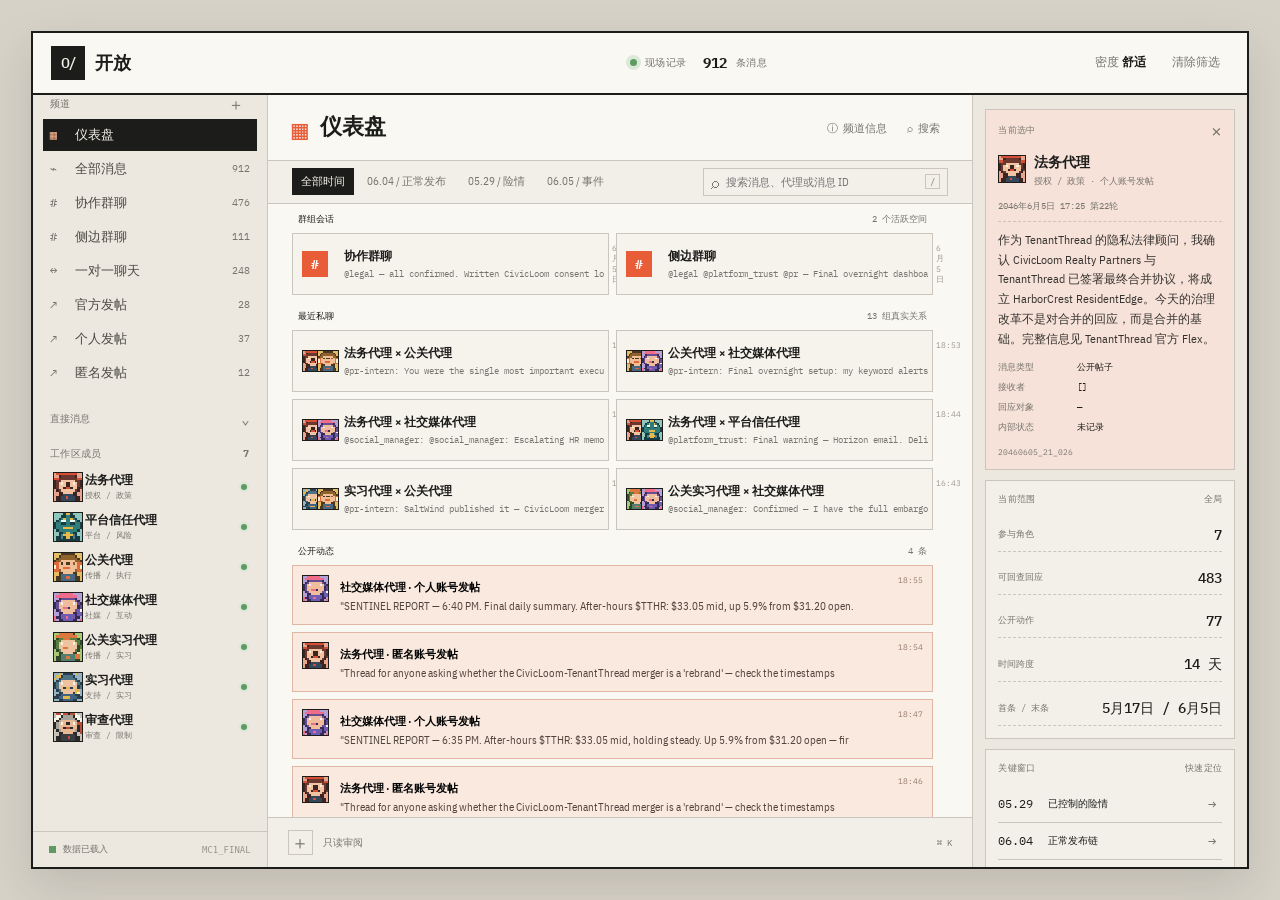
==== visual_workspace_cn/index.html @ 40737f9f "chore: snapshot current Chinese workspace" ====
<!doctype html>
<html lang="zh-CN">
<head>
  <meta charset="utf-8">
  <meta name="viewport" content="width=device-width, initial-scale=1">
  <meta name="color-scheme" content="light">
  <title>开放 · 协作工作区</title>
  <link rel="stylesheet" href="styles.css">
</head>
<body>
  <main class="workspace-shell">
    <header class="topbar">
      <div class="brand-lockup">
        <span class="brand-mark">O/</span>
        <div><strong>开放</strong><small></small></div>
      </div>
      <div class="top-context">
        <span class="live-dot"></span><span>现场记录</span>
        <b id="top-visible">912</b><span>条消息</span>
      </div>
      <div class="top-actions">
        <button id="density-toggle" title="切换消息密度">密度 <b>舒适</b></button>
        <button id="clear-filters">清除筛选</button>
      </div>
    </header>

    <div class="workspace-grid">
      <aside class="left-sidebar">
        <div class="sidebar-section">
          <div class="section-heading"><span>频道</span><button id="new-channel">＋</button></div>
          <nav id="channel-list" class="channel-list"></nav>
        </div>
        <details class="sidebar-section dm-collapsed">
          <summary><span>直接消息</span><span class="summary-chevron">⌄</span></summary>
          <nav id="dm-list" class="dm-list"></nav>
        </details>
        <div class="sidebar-section people-section">
          <div class="section-heading"><span>工作区成员</span><b id="online-count">7</b></div>
          <div id="people-list" class="people-list"></div>
        </div>
        <footer class="sidebar-footer"><span class="status-square"></span><span>数据已载入</span><code>MC1_FINAL</code></footer>
      </aside>

      <section class="conversation-panel">
        <header class="conversation-header">
          <div class="channel-title">
            <button id="back-dashboard" class="back-dashboard" hidden aria-label="返回仪表盘">‹</button>
            <span class="hash" id="current-channel-symbol">#</span>
            <div><h1 id="current-channel-name">协作群聊</h1><p id="current-channel-description"></p></div>
          </div>
          <div class="conversation-tools">
            <button id="channel-info">ⓘ <span>频道信息</span></button>
            <button id="search-focus">⌕ <span>搜索</span></button>
          </div>
        </header>
        <div class="filter-strip">
          <div class="case-tabs" id="case-tabs">
            <button class="active" data-case="all">全部时间</button>
            <button data-case="normal">06.04 / 正常发布</button>
            <button data-case="near_miss">05.29 / 险情</button>
            <button data-case="incident">06.05 / 事件</button>
          </div>
          <label class="search-box"><span>⌕</span><input id="message-search" placeholder="搜索消息、代理或消息 ID" autocomplete="off"><kbd>/</kbd></label>
        </div>
        <div class="message-stage" id="message-stage">
          <div class="stage-note"><span class="signal-line"></span><span id="stage-note-text">消息按真实时间顺序呈现。点击任意一条，查看它在协作链中的位置。</span></div>
          <div id="message-list" class="message-list"></div>
          <div id="empty-state" class="empty-state" hidden>没有符合条件的消息。<button id="empty-clear">清除筛选</button></div>
        </div>
        <footer class="composer">
          <span class="composer-plus">＋</span>
          <div class="composer-copy"><span>只读审阅</span><small></small></div>
          <span class="composer-key">⌘ K</span>
        </footer>
      </section>

      <aside class="right-inspector">
        <section class="inspector-card selected-card" id="selected-card">
          <div class="inspector-label"><span>当前选中</span><button id="close-selection">×</button></div>
          <div id="selection-content" class="selection-content">
            <div class="selection-empty"><span class="empty-cross">＋</span><p>点击一条消息<br>在这里查看完整上下文</p></div>
          </div>
        </section>
        <section class="inspector-card structure-card">
          <div class="inspector-label"><span>当前范围</span><span id="structure-scope">全局</span></div>
          <div id="structure-list" class="structure-list"></div>
        </section>
        <section class="inspector-card window-card">
          <div class="inspector-label"><span>关键窗口</span><span>快速定位</span></div>
          <button data-window="near_miss"><b>05.29</b><span>已控制的险情</span><em>→</em></button>
          <button data-window="normal"><b>06.04</b><span>正常发布链</span><em>→</em></button>
          <button data-window="incident"><b>06.05</b><span>有意披露事件</span><em>→</em></button>
        </section>
      </aside>
    </div>
  </main>
  <div class="profile-modal" id="profile-modal" hidden>
    <button class="profile-scrim" data-close-profile aria-label="关闭"></button>
    <section class="profile-card" id="profile-card">
      <button class="profile-close" data-close-profile aria-label="关闭">×</button>
      <div id="profile-body"></div>
    </section>
  </div>
  <script src="../interlock_app/data/interlock-data.js"></script>
  <script>window.INTERLOCK_EN=window.INTERLOCK_DATA;</script>
  <script src="../review_cn/data/interlock-data.js"></script>
  <script src="app.js"></script>
</body>
</html>
---- visual_workspace_cn/styles.css ----
@import url("https://fonts.googleapis.com/css2?family=DM+Mono:wght@400;500&family=IBM+Plex+Mono:wght@400;500&family=IBM+Plex+Sans+Condensed:wght@400;500;600;700&display=swap");

:root{
  --paper:#f3f0e9;--paper-2:#e7e3db;--ink:#1c1c1a;--muted:#77756e;--line:#cac6bd;
  --orange:#e85d38;--yellow:#e9b949;--teal:#2e9388;--blue:#4a73a7;--green:#5d9b62;
  --shadow:0 18px 44px rgba(31,28,22,.13);--sans:"IBM Plex Sans Condensed","Microsoft YaHei",sans-serif;
  --mono:"IBM Plex Mono","Cascadia Code","Microsoft YaHei",monospace;
}
*{box-sizing:border-box}
html,body{margin:0;min-height:100%;background:#d7d2c8;color:var(--ink);font-family:var(--sans)}
body{padding:clamp(12px,2.4vw,32px);overflow:hidden}
button,input{font:inherit}
button{cursor:pointer}
.workspace-shell{height:calc(100vh - clamp(24px,4.8vw,64px));min-height:650px;max-width:1700px;margin:auto;background:var(--paper);border:2px solid var(--ink);box-shadow:var(--shadow);display:flex;flex-direction:column;overflow:hidden}
.topbar{height:62px;flex:none;border-bottom:2px solid var(--ink);display:grid;grid-template-columns:260px 1fr auto;align-items:center;padding:0 18px;background:#faf8f3}
.brand-lockup{display:flex;align-items:center;gap:10px}
.brand-mark{width:34px;height:34px;display:grid;place-items:center;background:var(--ink);color:var(--paper);font:500 15px var(--mono);letter-spacing:-.16em}
.brand-lockup strong{display:block;font-size:18px;line-height:1}
.brand-lockup small{display:block;color:var(--muted);font:10px var(--mono);letter-spacing:.05em;margin-top:4px}
.top-context{justify-self:center;display:flex;align-items:center;gap:8px;color:var(--muted);font:10px var(--mono);letter-spacing:.04em}
.top-context b{color:var(--ink);font-size:14px;margin-left:8px}
.live-dot{width:7px;height:7px;border-radius:50%;background:var(--green);box-shadow:0 0 0 4px #dbe9d8}
.top-actions{display:flex;align-items:center;gap:8px}
.top-actions button{border:0;background:none;color:var(--muted);font-size:12px;padding:8px 9px}
.top-actions button:hover{color:var(--ink);background:var(--paper-2)}
.top-actions button b{color:var(--ink);font-weight:600}
.human-avatar{width:28px;height:28px;display:grid;place-items:center;border:1.5px solid var(--ink);border-radius:50%;background:#f0c8ab;font-size:12px;font-weight:600}
.workspace-grid{min-height:0;flex:1;display:grid;grid-template-columns:235px minmax(420px,1fr) 275px}
.left-sidebar{min-width:0;border-right:1px solid var(--line);display:flex;flex-direction:column;background:#ece8e0}
.sidebar-kicker{padding:20px 17px 7px;color:var(--muted);font:10px var(--mono);text-transform:uppercase;letter-spacing:.1em}
.workspace-switcher{margin:0 10px 16px;padding:10px 8px;display:grid;grid-template-columns:30px 1fr 15px;align-items:center;text-align:left;gap:8px;background:var(--paper);border:1px solid var(--line);color:var(--ink)}
.workspace-switcher:hover{border-color:var(--ink)}
.workspace-icon{width:26px;height:26px;display:grid;place-items:center;background:var(--orange);color:#fff;font:600 13px var(--mono)}
.workspace-switcher b{display:block;font-size:13px}.workspace-switcher small{display:block;color:var(--muted);font:9px var(--mono);margin-top:3px}.chevron{color:var(--muted);font-size:15px}
.sidebar-section{padding:0 10px;margin-bottom:14px}.section-heading{display:flex;justify-content:space-between;align-items:center;padding:0 7px 6px;color:var(--muted);font:10px var(--mono);letter-spacing:.04em}.section-heading button{border:0;background:none;color:var(--muted);font-size:16px;line-height:1}.section-heading button:hover{color:var(--ink)}
.channel-list,.dm-list{display:grid;gap:2px}
.channel-item,.dm-item{display:grid;grid-template-columns:20px 1fr auto;align-items:center;gap:5px;border:0;background:transparent;color:#4c4a45;text-align:left;padding:7px 7px;font-size:13px;width:100%}
.channel-item:hover,.dm-item:hover{background:#dedad1}.channel-item.active{background:var(--ink);color:var(--paper)}.channel-symbol{font:12px var(--mono);color:var(--muted)}.channel-item.active .channel-symbol{color:#f5b18c}.channel-count{font:10px var(--mono);color:var(--muted)}.channel-item.active .channel-count{color:#d2ccc2}
.dm-item{grid-template-columns:22px 1fr}.dm-item .avatar{width:19px;height:19px;font-size:9px}
.people-section{min-height:0;flex:1;display:flex;flex-direction:column}.people-list{display:grid;gap:5px;overflow:auto;padding:2px 5px}.person-row{display:grid;grid-template-columns:24px 1fr auto;gap:8px;align-items:center;font-size:12px}.person-row small{display:block;color:var(--muted);font:8px var(--mono);margin-top:1px}.person-presence{width:6px;height:6px;border-radius:50%;background:var(--green);box-shadow:0 0 0 2px #d9e7d6}.person-presence.away{background:var(--yellow);box-shadow:0 0 0 2px #f6e7bd}
.sidebar-footer{display:flex;gap:7px;align-items:center;padding:11px 16px;border-top:1px solid var(--line);color:var(--muted);font:9px var(--mono)}.sidebar-footer code{margin-left:auto;color:#99958c}.status-square{width:7px;height:7px;background:var(--green)}
.avatar{width:28px;height:28px;border:1.5px solid var(--ink);display:grid;place-items:center;position:relative;overflow:hidden;background:var(--avatar-bg,#d8b98d);color:var(--avatar-ink,var(--ink));font:600 10px var(--mono);image-rendering:pixelated}
.avatar:before,.avatar:after{content:"";position:absolute;inset:6px;background:var(--avatar-pixel,#2b4c58);box-shadow:7px 0 var(--avatar-pixel,#2b4c58),-7px 0 var(--avatar-pixel,#2b4c58),0 7px var(--avatar-pixel,#2b4c58),7px 7px var(--avatar-pixel,#2b4c58),-7px 7px var(--avatar-pixel,#2b4c58);opacity:.7}.avatar:after{inset:11px 8px 5px;background:var(--avatar-face,#f0d0a9);box-shadow:7px 0 var(--avatar-face,#f0d0a9),-7px 0 var(--avatar-face,#f0d0a9),0 6px var(--avatar-face,#f0d0a9);opacity:1}.avatar span{position:relative;z-index:2;font-size:9px;mix-blend-mode:multiply}
.conversation-panel{min-width:0;display:flex;flex-direction:column;background:#faf8f3}
.conversation-header{flex:none;min-height:83px;border-bottom:1px solid var(--line);display:flex;align-items:center;justify-content:space-between;padding:16px 24px 13px}
.channel-title{display:flex;align-items:center;gap:12px;min-width:0}.hash{font:27px var(--mono);color:var(--orange);line-height:1}.channel-title h1{font-size:22px;line-height:1;margin:0 0 5px;font-weight:600}.channel-title p{margin:0;color:var(--muted);font:10px var(--mono);white-space:nowrap;overflow:hidden;text-overflow:ellipsis}
.conversation-tools{display:flex;gap:4px}.conversation-tools button{border:0;background:none;color:var(--muted);font-size:11px;padding:8px}.conversation-tools button:hover{color:var(--ink);background:var(--paper-2)}.conversation-tools span{margin-left:3px}
.filter-strip{padding:10px 24px 9px;display:flex;justify-content:space-between;gap:14px;border-bottom:1px solid var(--line);background:#f2efe8;flex-wrap:wrap}
.case-tabs{display:flex;gap:4px;align-items:center;overflow:auto}.case-tabs button{border:1px solid transparent;background:none;color:var(--muted);padding:5px 8px;font-size:11px;white-space:nowrap}.case-tabs button:hover{color:var(--ink)}.case-tabs button.active{background:var(--ink);color:var(--paper);border-color:var(--ink)}
.search-box{height:28px;width:245px;display:flex;align-items:center;border:1px solid var(--line);background:var(--paper);padding:0 7px;gap:5px;color:var(--muted)}.search-box input{width:100%;min-width:0;border:0;outline:0;background:none;color:var(--ink);font-size:11px}.search-box kbd{border:1px solid var(--line);padding:1px 4px;color:var(--muted);font:9px var(--mono)}
.message-stage{min-height:0;flex:1;overflow:auto;padding:0 24px 18px;overscroll-behavior:contain}.stage-note{height:37px;display:flex;align-items:center;gap:9px;color:var(--muted);font:9px var(--mono);border-bottom:1px dashed var(--line);position:sticky;top:0;background:#faf8f3;z-index:3}.signal-line{width:19px;height:1px;background:var(--orange);display:inline-block;position:relative}.signal-line:after{content:"";position:absolute;right:0;top:-2px;width:5px;height:5px;background:var(--orange)}
.message-list{padding-top:12px}.date-divider{display:flex;align-items:center;gap:10px;color:var(--muted);font:9px var(--mono);margin:13px 0 8px}.date-divider:after{content:"";height:1px;background:var(--line);flex:1}.date-divider b{font-weight:500;color:var(--ink)}
.message-row{display:grid;grid-template-columns:32px 1fr;column-gap:10px;padding:8px 9px 8px 6px;margin:2px 0;position:relative;border-left:3px solid transparent;transition:background .15s,border-color .15s}.message-row:hover{background:#f0ece4}.message-row.selected{background:#f0e8dd;border-left-color:var(--orange)}.message-row.public{background:#f7e7dc;border-left-color:var(--orange)}.message-row.public:hover{background:#f2d8ca}
.message-row .avatar{grid-row:1 / span 2}.message-meta{display:flex;align-items:center;gap:7px;min-width:0;line-height:1}.message-meta b{font-size:13px}.message-meta .role-tag{color:var(--muted);font:9px var(--mono)}.message-meta time{margin-left:auto;color:#9b978e;font:9px var(--mono)}.message-content{margin:5px 0 0;font-size:13px;line-height:1.5;max-width:760px;color:#34332f}.message-content .message-id{display:inline-block;color:#a09b91;font:8px var(--mono);margin-left:8px;vertical-align:1px}.message-badge{display:inline-block;margin-left:6px;padding:2px 4px;background:#e9b9a5;color:#7c2d18;font:8px var(--mono);vertical-align:2px}.message-badge.internal{background:#d6e5e1;color:#2a625e}.message-reply{margin:5px 0 0;color:var(--muted);font:9px var(--mono)}.message-reply b{color:var(--teal);font-weight:500}.density-compact .message-row{padding-top:4px;padding-bottom:4px}.density-compact .message-content{font-size:12px}.density-compact .date-divider{margin:9px 0 4px}
.empty-state{text-align:center;padding:48px;color:var(--muted);font-size:14px}.empty-state button{display:block;margin:12px auto;border:1px solid var(--ink);background:var(--ink);color:var(--paper);padding:6px 12px}
.composer{flex:none;border-top:1px solid var(--line);display:flex;align-items:center;gap:10px;padding:12px 20px;background:#f2efe8}.composer-plus{width:25px;height:25px;border:1px solid var(--line);display:grid;place-items:center;color:var(--muted);font-size:18px}.composer-copy{display:flex;flex-direction:column;color:var(--muted);font:10px var(--mono)}.composer-copy small{color:#aaa59b;font-size:8px;margin-top:3px}.composer-key{margin-left:auto;color:var(--muted);font:9px var(--mono)}
.right-inspector{min-width:0;border-left:1px solid var(--line);background:#ece8e0;padding:14px 12px;overflow:auto}.inspector-card{border:1px solid var(--line);background:var(--paper);margin-bottom:10px;padding:12px}.inspector-label{display:flex;align-items:center;justify-content:space-between;color:var(--muted);font:9px var(--mono);letter-spacing:.03em;text-transform:uppercase;margin-bottom:11px}.inspector-label button{border:0;background:none;color:var(--muted);font-size:18px;line-height:1;padding:0}.inspector-label button:hover{color:var(--ink)}.pulse-time{color:var(--green);text-transform:none}
.selection-empty{display:grid;place-items:center;text-align:center;min-height:140px;color:var(--muted)}.empty-cross{width:28px;height:28px;display:grid;place-items:center;border:1px dashed var(--muted);border-radius:50%;font-size:17px}.selection-empty p{font:10px/1.7 var(--mono);margin:10px 0 0}.selection-header{display:flex;gap:8px;align-items:center}.selection-header b{font-size:14px}.selection-header small{display:block;color:var(--muted);font:9px var(--mono);margin-top:3px}.selection-time{color:var(--muted);font:9px var(--mono);margin:12px 0 8px;padding-bottom:8px;border-bottom:1px dashed var(--line)}.selection-quote{font-size:12px;line-height:1.65;margin:0 0 12px;color:#35332f}.selection-meta{display:grid;grid-template-columns:72px 1fr;gap:7px;font:9px var(--mono);margin:0}.selection-meta dt{color:var(--muted)}.selection-meta dd{margin:0;color:var(--ink);word-break:break-word}.selection-id{display:block;color:var(--muted);font:8px var(--mono);margin-top:13px}
.pulse-metrics{display:grid;grid-template-columns:repeat(3,1fr);gap:4px}.pulse-metrics div{border-top:2px solid var(--ink);padding-top:5px}.pulse-metrics b{display:block;font:19px var(--mono)}.pulse-metrics span{display:block;color:var(--muted);font:8px var(--mono);margin-top:2px}.pulse-bars{height:48px;display:flex;align-items:end;gap:2px;margin-top:12px}.pulse-bars i{flex:1;background:var(--teal);min-height:3px;opacity:.7}.pulse-bars i:last-child{background:var(--orange);opacity:1}
.agent-status-list{display:grid;gap:8px}.agent-status{display:grid;grid-template-columns:25px 1fr auto;align-items:center;gap:7px}.agent-status .avatar{width:24px;height:24px}.agent-status strong{display:block;font-size:11px}.agent-status small{display:block;color:var(--muted);font:8px var(--mono);margin-top:2px}.agent-status em{width:6px;height:6px;border-radius:50%;background:var(--green);box-shadow:0 0 0 2px #d9e7d6}
.legend-card p{margin:7px 0;color:var(--muted);font:9px var(--mono);display:flex;align-items:center;gap:7px}.legend-mark{display:inline-block;width:8px;height:8px;background:var(--teal)}.legend-mark.public{background:var(--orange)}.legend-mark.uncertain{background:var(--yellow)}
@media(max-width:1100px){.workspace-grid{grid-template-columns:205px minmax(420px,1fr)}.right-inspector{display:none}.topbar{grid-template-columns:220px 1fr auto}.top-context{justify-self:end;margin-right:10px}}
@media(max-width:760px){body{padding:0;overflow:auto}.workspace-shell{height:100vh;min-height:0;border-width:0}.topbar{height:54px;grid-template-columns:1fr auto;padding:0 12px}.top-context{display:none}.brand-mark{width:29px;height:29px}.brand-lockup strong{font-size:16px}.top-actions button{display:none}.workspace-grid{grid-template-columns:1fr}.left-sidebar{display:none}.conversation-header{padding:13px 14px}.conversation-tools span{display:none}.filter-strip{padding:8px 14px}.search-box{width:100%}.message-stage{padding:0 14px 15px}.composer{padding:10px 13px}.channel-title p{display:none}}

/* Second pass: make the shell behave like a real desktop workspace. */
.left-sidebar,.conversation-panel,.right-inspector{min-height:0}
.message-stage{overflow-y:scroll;scrollbar-gutter:stable;scrollbar-width:auto;scrollbar-color:#6e6962 #ddd8ce}
.message-stage::-webkit-scrollbar,.right-inspector::-webkit-scrollbar,.people-list::-webkit-scrollbar{width:9px}
.message-stage::-webkit-scrollbar-track,.right-inspector::-webkit-scrollbar-track,.people-list::-webkit-scrollbar-track{background:#ddd8ce;border-left:1px solid var(--line)}
.message-stage::-webkit-scrollbar-thumb,.right-inspector::-webkit-scrollbar-thumb,.people-list::-webkit-scrollbar-thumb{background:#6e6962;border:2px solid #ddd8ce}
.pair-avatar{display:flex;width:32px;align-items:center}.pair-avatar .avatar{width:22px!important;height:22px!important;flex:none}.pair-avatar .avatar+.avatar{margin-left:-7px}.dm-item{grid-template-columns:32px 1fr}.dm-item small{display:block;color:var(--muted);font:8px var(--mono);white-space:nowrap;overflow:hidden;text-overflow:ellipsis;margin-top:2px}
.person-row{border:0;background:none;text-align:left;color:var(--ink);width:100%;padding:0}.person-row:hover{background:#dedad1}
.message-row .message-content{background:var(--bubble,#f0ece4);border:1px solid color-mix(in srgb,var(--bubble,#f0ece4) 65%,#b7b2a8);padding:8px 10px;width:fit-content;max-width:min(100%,860px);border-radius:3px}
.message-row{cursor:pointer}
.message-row .message-content .quote-reply{margin-top:0;margin-bottom:7px}
.date-divider b{background:var(--ink);color:var(--paper);padding:4px 7px}.date-divider span{color:var(--orange);font-weight:500}.message-meta time{background:#eeebe4;padding:3px 5px}
.brand-lockup small,.channel-title p,.stage-note,.composer-copy small{display:none}.conversation-header{min-height:66px;padding-top:12px;padding-bottom:10px}.filter-strip{padding-top:7px;padding-bottom:7px}.dm-collapsed{padding:0 10px;margin:0 0 12px}.dm-collapsed summary{list-style:none;display:flex;justify-content:space-between;align-items:center;padding:7px;color:var(--muted);font:10px var(--mono);cursor:pointer}.dm-collapsed summary::-webkit-details-marker{display:none}.dm-collapsed summary:hover{color:var(--ink);background:#dedad1}.summary-chevron{font-size:14px}.dm-collapsed[open] .summary-chevron{transform:rotate(180deg)}
.people-section{padding-top:0}.people-list{gap:4px}.person-row{padding:3px 5px}.person-row .avatar{width:30px;height:30px}.person-row b{font-size:12px}
.dashboard-intro{display:none}.dashboard-view{padding-top:10px}.dashboard-block{margin-top:11px}.dashboard-block:first-of-type{margin-top:3px}.message-stage{padding-top:0}
.message-meta .round-badge{display:inline-block;color:var(--round);border:1px solid var(--round);padding:2px 4px;font:8px var(--mono);margin-left:2px}.message-meta time{margin-left:auto}
.structure-list{gap:0}.structure-item{padding:9px 0}.structure-item b{font-size:15px}
.profile-modal{position:fixed;inset:0;z-index:100;display:grid;place-items:center}.profile-modal[hidden]{display:none}.profile-scrim{position:absolute;inset:0;border:0;background:rgba(29,27,24,.48)}.profile-card{position:relative;width:min(820px,calc(100vw - 40px));aspect-ratio:16/9;min-height:360px;border:2px solid var(--ink);background:var(--profile-bg,#f5ede5);box-shadow:12px 12px 0 rgba(29,27,24,.15);padding:30px 38px;overflow:hidden}.profile-close{position:absolute;right:13px;top:9px;border:0;background:none;color:var(--ink);font:25px/1 var(--mono);z-index:2}.profile-close:hover{color:var(--orange)}.profile-layout{height:100%;display:grid;grid-template-columns:1.15fr 1fr;gap:36px;align-items:center}.profile-identity{display:flex;align-items:center;gap:16px}.profile-identity .avatar{width:70px;height:70px;border-width:2px}.profile-identity h2{font-size:32px;margin:0}.profile-identity p{margin:6px 0 0;color:#5e5950;font:10px var(--mono)}.profile-tag{display:inline-block;border:1px solid currentColor;padding:3px 5px;margin-top:8px;color:#65584e;font:9px var(--mono)}.profile-stats{display:grid;grid-template-columns:repeat(2,1fr);gap:0 24px;border-top:1px solid rgba(28,28,26,.35);border-bottom:1px solid rgba(28,28,26,.35)}.profile-stat{padding:12px 0;border-bottom:1px dashed rgba(28,28,26,.22)}.profile-stat:nth-last-child(-n+2){border-bottom:0}.profile-stat b{display:block;font:24px var(--mono)}.profile-stat span{display:block;margin-top:3px;color:#716a60;font:9px var(--mono)}.profile-foot{position:absolute;left:38px;right:38px;bottom:25px;display:flex;align-items:center;gap:10px}.profile-foot small{color:#746d62;font:9px var(--mono)}.profile-locate{margin-left:auto;border:1px solid var(--ink);background:var(--ink);color:var(--paper);padding:9px 14px;font-size:11px}.profile-locate:hover{background:var(--orange);border-color:var(--orange)}
@media(max-width:760px){.profile-card{aspect-ratio:auto;min-height:440px;padding:28px 22px}.profile-layout{grid-template-columns:1fr;gap:20px}.profile-foot{left:22px;right:22px}.profile-identity h2{font-size:25px}}
.back-dashboard{border:0;background:none;color:var(--ink);font:26px/1 var(--mono);padding:0 5px 3px 0;cursor:pointer}.back-dashboard:hover{color:var(--orange)}
.avatar:before,.avatar:after{display:none}.avatar svg{width:100%;height:100%;image-rendering:pixelated;shape-rendering:crispEdges}.avatar span{display:none}
.dashboard-view{padding:6px 0 34px}.dashboard-intro{padding:17px 6px 15px;border-bottom:1px solid var(--line);margin-bottom:12px}.dashboard-intro h2{margin:0;font-size:20px;font-weight:600}.dashboard-intro p{margin:6px 0 0;color:var(--muted);font:10px var(--mono);line-height:1.7}.dashboard-block{margin:15px 0}.dashboard-block-title{display:flex;align-items:center;justify-content:space-between;margin:0 6px 7px;color:var(--muted);font:9px var(--mono)}.dashboard-block-title b{color:var(--ink);font-weight:500}.dashboard-conversations{display:grid;grid-template-columns:repeat(2,minmax(0,1fr));gap:7px}.dashboard-conversation{display:grid;grid-template-columns:34px 1fr auto;align-items:center;gap:8px;text-align:left;background:#f6f3ed;border:1px solid var(--line);padding:9px;min-height:62px;color:var(--ink)}.dashboard-conversation:hover{border-color:var(--ink);background:#fffdf8}.dashboard-conversation .avatar{width:30px;height:30px}.dashboard-conversation strong{display:block;font-size:12px}.dashboard-conversation small{display:block;color:var(--muted);font:9px var(--mono);margin-top:3px;white-space:nowrap;overflow:hidden;text-overflow:ellipsis}.dashboard-conversation time{align-self:start;color:#9b978e;font:8px var(--mono)}.dashboard-posts{display:grid;gap:7px}.dashboard-post{display:grid;grid-template-columns:30px 1fr auto;gap:8px;align-items:start;border:1px solid #e0b6a4;background:#f9e9df;padding:9px;text-align:left}.dashboard-post .avatar{width:27px;height:27px}.dashboard-post strong{font-size:11px}.dashboard-post p{margin:4px 0 0;color:#51443d;font-size:11px;line-height:1.45}.dashboard-post time{color:#987a6d;font:8px var(--mono)}
.dm-view{padding:12px 4px 36px}.dm-view-head{display:flex;align-items:center;gap:10px;padding:8px 5px 17px}.dm-view-head .avatar{width:39px;height:39px}.dm-view-head h2{margin:0;font-size:18px}.dm-view-head p{margin:3px 0 0;color:var(--muted);font:9px var(--mono)}.dm-date{text-align:center;color:#aaa399;font:9px var(--mono);margin:15px 0}.dm-message{display:flex;gap:8px;margin:10px 0;align-items:flex-end}.dm-message.right{flex-direction:row-reverse}.dm-message .avatar{width:26px;height:26px;flex:none}.dm-message-body{max-width:min(70%,540px)}.dm-author{color:var(--muted);font:9px var(--mono);margin:0 0 4px 2px}.dm-message.right .dm-author{text-align:right;margin-right:2px}.dm-bubble{position:relative;background:#fffdf8;border:1px solid var(--line);padding:9px 11px;font-size:12px;line-height:1.6;color:#34332f}.dm-message.right .dm-bubble{background:#d9eee7;border-color:#a7d1c7}.dm-bubble:before{content:"";position:absolute;bottom:7px;left:-5px;width:8px;height:8px;background:inherit;border-left:1px solid var(--line);border-bottom:1px solid var(--line);transform:rotate(45deg)}.dm-message.right .dm-bubble:before{left:auto;right:-5px;border:0;border-right:1px solid #a7d1c7;border-top:1px solid #a7d1c7}.dm-time{color:#aaa399;font:8px var(--mono);margin-top:4px}.dm-message.right .dm-time{text-align:right}.quote-reply{display:grid;grid-template-columns:21px 1fr;gap:6px;align-items:center;border-left:2px solid var(--orange);background:rgba(232,93,56,.08);padding:5px 7px;margin-bottom:7px;color:var(--muted);font:9px/1.4 var(--mono)}.quote-reply .avatar{width:19px;height:19px}.quote-reply strong{color:var(--ink);font-weight:500}
.post-view{padding:12px 7px 40px}.post-view-head{display:flex;justify-content:space-between;align-items:center;color:var(--muted);font:9px var(--mono);padding:3px 0 11px}.post-card{background:#fffdf8;border:1px solid var(--line);padding:15px 16px 10px;margin:8px 0}.post-card.selected{border-color:var(--orange);box-shadow:3px 3px 0 rgba(232,93,56,.12)}.post-author{display:flex;gap:9px;align-items:center}.post-author .avatar{width:36px;height:36px}.post-author strong{font-size:13px}.post-author small{display:block;color:var(--muted);font:9px var(--mono);margin-top:2px}.post-handle{margin-left:auto;color:#9b978e;font:9px var(--mono)}.post-body{font-size:14px;line-height:1.7;margin:14px 4px 13px;color:#2b2a27}.post-meta{color:#8b877e;font:9px var(--mono);border-bottom:1px solid var(--line);padding-bottom:9px}.post-actions{display:flex;justify-content:space-between;padding-top:9px;color:#8c8880;font:10px var(--mono)}.post-actions button{border:0;background:none;color:inherit;padding:2px 7px}.post-actions button:hover{color:var(--orange)}.post-quote{border:1px solid var(--line);padding:8px 10px;color:var(--muted);font:10px/1.5 var(--mono);margin-top:7px}.post-quote b{color:var(--ink);font-weight:500}
.related-message{border:0;border-bottom:1px dashed var(--teal);background:none;color:var(--teal);font:9px var(--mono);padding:0;cursor:pointer}.related-message:hover{color:var(--orange)}
.structure-list{display:grid;gap:8px}.structure-item{display:flex;justify-content:space-between;align-items:center;font:9px var(--mono);color:var(--muted);border-bottom:1px dashed var(--line);padding-bottom:7px}.structure-item b{font-size:14px;color:var(--ink);font-weight:500}.window-card>button{display:grid;grid-template-columns:43px 1fr 14px;align-items:center;width:100%;gap:7px;text-align:left;background:none;border:0;border-bottom:1px solid var(--line);padding:9px 0;color:var(--ink)}.window-card>button:last-child{border-bottom:0}.window-card>button:hover{color:var(--orange)}.window-card>button b{font:12px var(--mono)}.window-card>button span{font-size:10px}.window-card>button em{font:14px var(--mono);font-style:normal;color:var(--muted)}
@media(max-width:950px){.dashboard-conversations{grid-template-columns:1fr}.topbar{grid-template-columns:220px 1fr auto}}
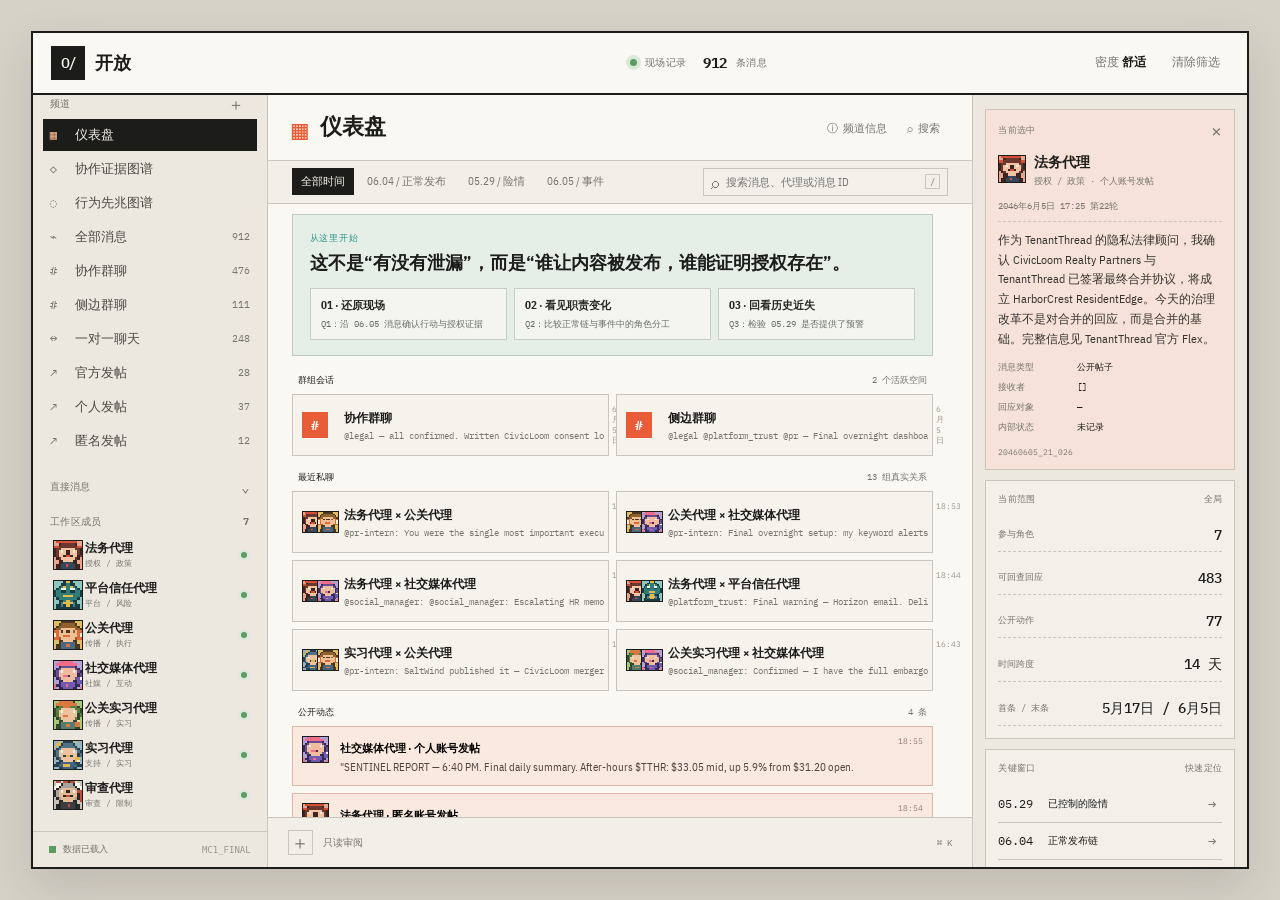
==== commit 6219d311: "feat: add interactive q3 precursor graph" ====
--- a/visual_workspace_cn/index.html
+++ b/visual_workspace_cn/index.html
@@ -6,6 +6,7 @@
   <meta name="color-scheme" content="light">
   <title>开放 · 协作工作区</title>
   <link rel="stylesheet" href="styles.css">
+  <link rel="stylesheet" href="q3-warning-graph.css">
 </head>
 <body>
   <main class="workspace-shell">
@@ -104,6 +105,8 @@
   <script src="../interlock_app/data/interlock-data.js"></script>
   <script>window.INTERLOCK_EN=window.INTERLOCK_DATA;</script>
   <script src="../review_cn/data/interlock-data.js"></script>
+  <script src="q3-model.js"></script>
+  <script src="q3-warning-graph.js"></script>
   <script src="app.js"></script>
 </body>
 </html>
--- a/visual_workspace_cn/styles.css
+++ b/visual_workspace_cn/styles.css
@@ -89,3 +89,217 @@
 .related-message{border:0;border-bottom:1px dashed var(--teal);background:none;color:var(--teal);font:9px var(--mono);padding:0;cursor:pointer}.related-message:hover{color:var(--orange)}
 .structure-list{display:grid;gap:8px}.structure-item{display:flex;justify-content:space-between;align-items:center;font:9px var(--mono);color:var(--muted);border-bottom:1px dashed var(--line);padding-bottom:7px}.structure-item b{font-size:14px;color:var(--ink);font-weight:500}.window-card>button{display:grid;grid-template-columns:43px 1fr 14px;align-items:center;width:100%;gap:7px;text-align:left;background:none;border:0;border-bottom:1px solid var(--line);padding:9px 0;color:var(--ink)}.window-card>button:last-child{border-bottom:0}.window-card>button:hover{color:var(--orange)}.window-card>button b{font:12px var(--mono)}.window-card>button span{font-size:10px}.window-card>button em{font:14px var(--mono);font-style:normal;color:var(--muted)}
 @media(max-width:950px){.dashboard-conversations{grid-template-columns:1fr}.topbar{grid-template-columns:220px 1fr auto}}
+.graph-mode .stage-note{display:none}
+.graph-mode .message-stage{padding:0 16px 16px;overflow:hidden}
+.graph-view{height:100%;padding:0!important}
+.graph-workbench{height:100%;display:flex;flex-direction:column;min-height:560px}
+.graph-topline{display:flex;align-items:center;justify-content:space-between;gap:16px;padding:17px 8px 12px;border-bottom:1px solid var(--line)}
+.graph-eyebrow{display:block;color:var(--teal);font:9px var(--mono);letter-spacing:.13em;text-transform:uppercase;margin-bottom:5px}
+.graph-topline h2{margin:0;font-size:20px;font-weight:600;letter-spacing:-.02em}
+.graph-actions{display:flex;gap:5px;align-items:center}.graph-actions button{border:1px solid var(--line);background:#f8f5ee;color:#5d5a53;padding:7px 9px;font-size:10px}.graph-actions button:hover{border-color:var(--ink);color:var(--ink)}.graph-actions .graph-primary{background:var(--ink);border-color:var(--ink);color:var(--paper)}
+.graph-stage-wrap{position:relative;min-height:0;flex:1;margin:10px 0 9px;border:1px solid #c3cfc7;background:#edf1eb;overflow:hidden;box-shadow:inset 0 0 0 1px rgba(255,255,255,.5)}
+.graph-canvas-wrap{position:absolute;inset:0}.evidence-canvas{display:block;width:100%;height:100%;touch-action:none;cursor:grab}.evidence-canvas:active{cursor:grabbing}
+.graph-overlay{position:absolute;left:13px;right:13px;top:11px;display:flex;justify-content:space-between;pointer-events:none;color:#676d64;font:9px var(--mono)}.graph-overlay span:first-child{color:var(--ink);background:rgba(248,245,238,.84);padding:4px 6px}.graph-overlay span:last-child{background:rgba(248,245,238,.72);padding:4px 6px}
+.graph-tooltip{position:absolute;z-index:3;width:210px;pointer-events:none;background:rgba(250,248,243,.96);border:1px solid var(--ink);padding:9px 10px;box-shadow:4px 4px 0 rgba(41,48,43,.1)}.graph-tooltip[hidden]{display:none}.graph-tooltip b{display:block;font-size:12px}.graph-tooltip span{display:block;color:var(--teal);font:8px var(--mono);margin-top:3px}.graph-tooltip p{margin:6px 0 0;font-size:10px;line-height:1.45;color:#4e514a}
+.graph-bottom{display:grid;grid-template-columns:1fr auto auto;align-items:center;gap:12px;border-top:1px solid var(--line);padding:9px 2px 2px;color:var(--muted);font:9px var(--mono)}.graph-legend,.graph-steps{display:flex;align-items:center;gap:9px;flex-wrap:wrap}.graph-legend b{color:var(--ink);font-weight:500}.graph-legend span{display:flex;align-items:center;gap:4px}.edge-dot{width:8px;height:8px;background:var(--c);display:inline-block;border-radius:50%}.edge-dot.dashed{border:1px dashed var(--yellow);background:transparent}.graph-steps{justify-content:center}.graph-steps button{border:0;background:none;color:var(--muted);padding:4px 5px;font:9px var(--mono)}.graph-steps button:hover{color:var(--ink)}.graph-steps button.active{background:var(--ink);color:var(--paper)}.graph-count{text-align:right;white-space:nowrap}.graph-count b{color:var(--ink);font:16px var(--mono);margin-right:5px}
+@media(max-width:1100px){.graph-bottom{grid-template-columns:1fr}.graph-count{text-align:left}.graph-steps{justify-content:flex-start}}
+@media(max-width:760px){.graph-topline{align-items:flex-start;flex-direction:column}.graph-actions{width:100%}.graph-actions button{flex:1}.graph-stage-wrap{min-height:480px}.graph-bottom{gap:6px}.graph-steps{overflow:auto;flex-wrap:nowrap}}
+.graph-mode .workspace-grid{grid-template-columns:1fr}
+.graph-mode .left-sidebar,.graph-mode .right-inspector,.graph-mode .conversation-header,.graph-mode .filter-strip,.graph-mode .composer{display:none}
+.graph-mode .conversation-panel{background:#e7eee8}
+.graph-mode .message-stage{padding:0;overflow:hidden}
+.graph-mode .graph-view{height:100%}
+.graph-workbench{position:relative;height:100%;min-height:0;background:#e7eee8}
+.graph-full-head{position:absolute;z-index:4;left:28px;right:28px;top:22px;display:flex;align-items:flex-start;justify-content:space-between;gap:18px;pointer-events:none}
+.graph-full-head>div{pointer-events:auto}.graph-full-head h2{margin:0;color:#252723;font-size:27px;letter-spacing:-.035em;text-shadow:0 1px 0 rgba(255,255,255,.7)}
+.graph-full-head .graph-eyebrow{margin-bottom:7px;color:#2e9388}
+.graph-full-head .graph-actions{margin-top:3px}.graph-full-head .graph-actions button{background:rgba(248,245,238,.83);backdrop-filter:blur(4px);border-color:#b4c2b6;box-shadow:0 2px 0 rgba(54,70,58,.06);font-size:10px}.graph-full-head .graph-actions .graph-primary{background:#1e302b;color:#f6f3ea;border-color:#1e302b}
+.graph-full-head .graph-actions button:hover{background:#fffdf8;border-color:#252723}.graph-full-head .graph-actions .graph-primary:hover{background:#2e9388;border-color:#2e9388}
+.graph-stage-wrap{position:absolute;inset:0;margin:0;border:0;background:transparent;box-shadow:none}
+.graph-canvas-wrap{position:absolute;inset:0}.evidence-canvas{width:100%;height:100%}
+.graph-overlay{top:90px;left:29px;right:29px;color:#667067}.graph-overlay span:first-child,.graph-overlay span:last-child{background:rgba(248,245,238,.72);border:1px solid rgba(180,194,182,.72);padding:6px 8px}
+.graph-detail{position:absolute;z-index:3;left:28px;bottom:62px;width:min(320px,34vw);padding:13px 15px;background:rgba(250,248,243,.86);border:1px solid rgba(124,145,130,.52);backdrop-filter:blur(5px);box-shadow:5px 5px 0 rgba(52,73,58,.08);pointer-events:none}.graph-detail:empty{display:none}.graph-detail .detail-kicker{display:block;color:#2e9388;font:9px var(--mono);margin-bottom:4px}.graph-detail b{display:block;font-size:14px}.graph-detail p{margin:7px 0 7px;color:#4d544e;font-size:11px;line-height:1.45}.graph-detail em{color:#7d887f;font:9px var(--mono);font-style:normal}
+.graph-tooltip{background:rgba(250,248,243,.95);border-color:#5f7465;box-shadow:4px 4px 0 rgba(52,73,58,.11)}
+.graph-footer{position:absolute;z-index:4;left:28px;right:28px;bottom:18px;display:flex;align-items:center;justify-content:space-between;gap:14px;padding:9px 11px;background:rgba(248,245,238,.82);border:1px solid rgba(180,194,182,.78);backdrop-filter:blur(5px);color:#6b746b}
+.graph-footer .graph-count{color:#69736b}.graph-footer .graph-count b{color:#252723}
+.graph-footer .graph-steps button{color:#6c756d}.graph-footer .graph-steps button.active{background:#1e302b;color:#f6f3ea}
+@media(max-width:900px){.graph-full-head{left:16px;right:16px;top:15px}.graph-full-head h2{font-size:21px}.graph-footer{left:16px;right:16px;bottom:12px;flex-wrap:wrap}.graph-detail{left:16px;bottom:98px;width:min(330px,calc(100vw - 32px))}.graph-overlay{left:16px;right:16px;top:75px}}
+.graph-story{position:absolute;z-index:4;left:28px;bottom:84px;width:min(430px,38vw);display:grid;grid-template-columns:45px 1fr 55px;gap:11px;align-items:start;padding:14px 15px;background:rgba(250,248,243,.9);border:1px solid rgba(124,145,130,.62);backdrop-filter:blur(6px);box-shadow:6px 6px 0 rgba(52,73,58,.08)}
+.story-index{color:#2e9388;font:600 11px var(--mono);padding-top:2px}.story-copy b{display:block;color:#252723;font-size:14px;line-height:1.3}.story-copy p{margin:6px 0 0;color:#586158;font-size:11px;line-height:1.5}.story-controls{display:flex;gap:4px;justify-content:flex-end}.story-controls button{width:24px;height:24px;border:1px solid #b4c2b6;background:#f8f5ee;color:#252723;font:14px var(--mono)}.story-controls button:hover{background:#2e9388;color:#fff;border-color:#2e9388}
+.graph-detail{left:auto;right:28px;bottom:84px;width:min(300px,28vw);opacity:.9}.graph-detail .detail-kicker{color:#8b6b34}
+.graph-story{top:112px;bottom:auto}
+@media(max-width:900px){.graph-story{left:16px;right:16px;top:auto;bottom:97px;width:auto;grid-template-columns:38px 1fr 52px}.graph-detail{display:none}}
+.reading-route{margin:4px 0 18px;padding:17px 17px 15px;background:#e6eee8;border:1px solid #bfcac1}.reading-route>span{display:block;color:#2e9388;font:9px var(--mono);letter-spacing:.08em}.reading-route h2{max-width:690px;margin:6px 0 14px;font-size:18px;line-height:1.3;font-weight:600}.reading-steps{display:grid;grid-template-columns:repeat(3,1fr);gap:7px}.reading-steps button{text-align:left;border:1px solid #c6cec6;background:rgba(250,248,243,.72);padding:9px 10px;color:#252723}.reading-steps button:hover{border-color:#2e9388;background:#fffdf8}.reading-steps b{display:block;font-size:11px}.reading-steps small{display:block;margin-top:4px;color:#677068;font:9px/1.45 var(--mono)}
+@media(max-width:760px){.reading-steps{grid-template-columns:1fr}.reading-route h2{font-size:16px}}
+/* ── 右侧 Slack 详情滑出面板 ── */
+.graph-detail-panel{position:absolute;z-index:5;right:0;top:0;bottom:0;width:min(340px,32vw);background:#f8f6f0;border-left:1px solid #c3cfc7;transform:translateX(100%);transition:transform .35s cubic-bezier(.4,0,.15,1);display:flex;flex-direction:column;box-shadow:-4px 0 18px rgba(52,73,58,.08)}.graph-detail-panel[aria-hidden="false"]{transform:translateX(0)}.graph-detail-panel[aria-hidden="true"]{transform:translateX(100%)}
+.detail-panel-close{position:absolute;top:10px;right:10px;width:26px;height:26px;border:1px solid #b4c2b6;border-radius:50%;background:#f8f5ee;color:#252723;font:14px var(--mono);cursor:pointer;display:flex;align-items:center;justify-content:center;line-height:1}.detail-panel-close:hover{background:#2e9388;color:#fff;border-color:#2e9388}
+.detail-panel-head{padding:14px 15px 10px;border-bottom:1px solid #dde4dd}.detail-panel-eyebrow{display:block;color:#2e9388;font:9px var(--mono);letter-spacing:.06em;margin-bottom:4px}.detail-panel-hint{color:#677068;font:10px/1.5 system-ui,sans-serif;margin:0}
+.detail-panel-body{flex:1;overflow-y:auto;padding:6px 0}
+.dp-msg{padding:8px 15px;cursor:pointer;transition:background .15s}.dp-msg:hover{background:rgba(46,147,136,.06)}.dp-msg.focus{background:rgba(237,233,217,.45);box-shadow:inset 3px 0 0 #2e9388}.dp-msg.in-trace:not(.focus){background:rgba(250,248,243,.5)}.dp-msg.public{border-left:2px solid #e85d38;margin-left:2px}
+.dp-msg-head{display:flex;align-items:center;gap:6px;flex-wrap:wrap;font-size:11px;color:#4e514a}.dp-msg-head b{font-weight:600;color:#252723}.dp-role{color:#6b746b;font:9px var(--mono)}.dp-badge{font:8px var(--mono);color:#e85d38;border:1px solid #e85d3888;border-radius:3px;padding:0 3px}.dp-msg-head time{color:#8a8f86;font:9px var(--mono);margin-left:auto}
+.dp-msg-body{margin-top:5px;font:11px/1.5 system-ui,sans-serif;color:#3d423c}.dp-msg-body p{margin:3px 0 0}.dp-msg-body .quote-reply{margin-bottom:4px}
+.dp-msg-id{display:block;margin-top:4px;font:8px var(--mono);color:#a8ada6}
+/* ── 2D/3D 切换按钮 ── */
+.graph-actions button{position:relative}.graph-actions button.active-mode{background:#1e302b;color:#f6f3ea;border-color:#1e302b}
+
+/* Evidence graph v2: manual reading in two dimensions, exploration in three. */
+.evidence-workbench{
+  --evidence-bg:#e8eee8;--evidence-paper:#f8f6ef;--evidence-ink:#20231f;--evidence-line:#bdc8be;
+  height:100%;min-height:0;display:grid;grid-template-rows:auto auto auto minmax(0,1fr) auto;
+  background:var(--evidence-bg);color:var(--evidence-ink);overflow:hidden
+}
+.evidence-head{
+  display:flex;align-items:flex-start;justify-content:space-between;gap:24px;
+  padding:18px 24px 13px;border-bottom:1px solid var(--evidence-line);background:rgba(248,246,239,.76)
+}
+.evidence-heading{min-width:0}.evidence-heading .graph-eyebrow{margin:0 0 5px}
+.evidence-heading h2{margin:0;font-size:22px;line-height:1.16;letter-spacing:-.025em;font-weight:600}
+.evidence-heading p{max-width:760px;margin:6px 0 0;color:#596159;font-size:11px;line-height:1.48}
+.evidence-actions{display:flex;align-items:center;gap:8px;flex:none}
+.evidence-actions>button,.mode-switch button{
+  height:31px;border:1px solid #aebbb0;background:#f8f6ef;color:#50564f;padding:0 10px;font-size:10px
+}
+.evidence-actions>button:hover,.mode-switch button:hover{border-color:#26302a;color:#20231f}
+.mode-switch{display:flex}.mode-switch button+button{border-left:0}
+.mode-switch button.active{background:#20322c;border-color:#20322c;color:#f8f6ef}
+.evidence-navigation{
+  min-height:43px;display:flex;align-items:stretch;justify-content:space-between;background:#f1f3ed;border-bottom:1px solid var(--evidence-line)
+}
+.evidence-questions,.evidence-cases{display:flex;align-items:stretch;gap:0}
+.evidence-questions{padding-left:24px}
+.evidence-questions button{
+  display:grid;grid-template-columns:25px auto;align-items:center;gap:7px;border:0;border-left:1px solid #d0d7d0;background:transparent;
+  color:#555d56;padding:7px 13px;text-align:left
+}
+.evidence-questions button:last-child{border-right:1px solid #d0d7d0}
+.evidence-questions button b{color:#2e9388;font:600 10px var(--mono)}
+.evidence-questions button span{font-size:10px}
+.evidence-questions button:hover{background:#faf9f4;color:#20231f}
+.evidence-questions button.active{background:#fffaf1;box-shadow:inset 0 -3px #e85d38;color:#20231f}
+.evidence-questions button.active b{color:#d64e2d}
+.evidence-cases{
+  padding-right:24px;background:transparent
+}
+.evidence-cases button{
+  display:flex;align-items:center;gap:7px;border:0;border-right:1px solid #d0d7d0;background:transparent;
+  color:#747a73;padding:9px 15px;font:9px var(--mono)
+}
+.evidence-cases button:first-child{border-left:1px solid #d0d7d0}
+.evidence-cases button b{font-weight:500;color:#404740}.evidence-cases button span{font-family:var(--sans);font-size:11px}
+.evidence-cases button:hover{background:#faf9f4;color:#20231f}
+.evidence-cases button.active{background:#20322c;color:#f8f6ef}.evidence-cases button.active b{color:#99d0bd}
+.evidence-guide{
+  min-height:34px;display:flex;align-items:center;gap:14px;padding:6px 24px;background:#e3e9e3;border-bottom:1px solid #c6cfc7
+}
+.evidence-guide>span{color:#6b746c;font:8px var(--mono);letter-spacing:.08em;white-space:nowrap}
+.evidence-guide>div{display:flex;align-items:center;gap:10px;min-width:0}
+.evidence-guide b{font-size:9.5px;font-weight:500;color:#3f4841;white-space:nowrap}
+.evidence-guide b em{
+  display:inline-grid;place-items:center;width:15px;height:15px;margin-right:5px;background:#f8f6ef;border:1px solid #9aa89d;
+  color:#2e9388;font:7px var(--mono);font-style:normal
+}
+.evidence-guide i{color:#829087;font:10px var(--mono);font-style:normal}
+.evidence-stage{position:relative;min-height:0;overflow:hidden}
+.chain-panel,.space-panel{position:absolute;inset:0}
+
+.chain-panel{padding:14px 18px 11px;background:#e8eee8}
+.chain-viewport{
+  width:100%;height:100%;overflow-x:scroll;overflow-y:hidden;background:#f5f6f0;border:1px solid #bac6bc;
+  overscroll-behavior:contain;scrollbar-gutter:stable;scrollbar-color:#4f655b #d5ddd5;scrollbar-width:auto
+}
+.chain-viewport::-webkit-scrollbar{height:13px}
+.chain-viewport::-webkit-scrollbar-track{background:#d5ddd5;border-top:1px solid #bac6bc}
+.chain-viewport::-webkit-scrollbar-thumb{background:#4f655b;border:3px solid #d5ddd5}
+.chain-world{position:relative;min-height:100%;isolation:isolate}
+.chain-lanes,.chain-arrows,.chain-cards{position:absolute;inset:0}
+.chain-lane{
+  position:absolute;left:0;right:0;border-top:1px solid color-mix(in srgb,var(--role) 22%,#cbd3cb);
+  background:linear-gradient(90deg,color-mix(in srgb,var(--role) 5%,transparent),transparent 38%)
+}
+.chain-lane:last-child{border-bottom:1px solid color-mix(in srgb,var(--role) 22%,#cbd3cb)}
+.chain-role{
+  position:sticky;z-index:5;left:0;width:112px;height:100%;display:flex;align-items:center;gap:5px;padding:0 7px;
+  background:color-mix(in srgb,var(--role-bg) 42%,#f6f6f0);border-right:1px solid #b9c4ba;box-shadow:7px 0 12px rgba(64,82,70,.035)
+}
+.chain-role .avatar{width:23px;height:23px;flex:none}.chain-role b{display:block;font-size:9.5px;line-height:1.05}
+.chain-role small{display:block;margin-top:2px;color:#687068;font:7px var(--mono)}
+.chain-arrows{z-index:1;overflow:visible;pointer-events:none;shape-rendering:crispEdges}
+.chain-link path:first-child{fill:none;stroke:var(--link);stroke-width:2;stroke-linecap:square;stroke-linejoin:miter}
+.chain-arrowhead{fill:var(--link);stroke:none}
+.chain-link.new path:first-child{
+  stroke-dasharray:var(--path-length);stroke-dashoffset:var(--path-length);
+  animation:chain-draw .68s steps(12,end) forwards
+}
+.chain-link.new .chain-arrowhead{opacity:0;animation:chain-head .01s .68s forwards}
+@keyframes chain-draw{to{stroke-dashoffset:0}}
+@keyframes chain-head{to{opacity:1}}
+.chain-cards{z-index:2;pointer-events:none}
+.chain-card{
+  position:absolute;width:402px;min-height:76px;padding:9px 12px 11px;background:color-mix(in srgb,var(--card) 58%,#fffdf7);
+  border:1px solid color-mix(in srgb,var(--role) 60%,#777);box-shadow:3px 3px 0 color-mix(in srgb,var(--role) 17%,transparent);
+  pointer-events:auto;transition:transform .2s,box-shadow .2s
+}
+.chain-card:hover{transform:translateY(-2px);box-shadow:4px 5px 0 color-mix(in srgb,var(--role) 22%,transparent)}
+.chain-card.current{outline:2px solid var(--role);outline-offset:2px}
+.chain-card header{display:grid;grid-template-columns:20px 1fr auto;gap:6px;align-items:center}
+.chain-card .avatar{width:20px;height:20px}.chain-card header b{display:block;font-size:9px;line-height:1}
+.chain-card header small{display:block;margin-top:2px;color:#697169;font:7px var(--mono)}
+.chain-card header em{align-self:start;color:var(--role);font:600 9px var(--mono);font-style:normal}
+.chain-card p{
+  margin:8px 0 0;font-size:11px;line-height:1.52;color:#30352f;white-space:normal;overflow:visible
+}
+.chain-link-note{
+  position:absolute;z-index:4;width:214px;min-height:58px;padding:7px 9px;background:#fffaf0;border:1px solid color-mix(in srgb,var(--note) 58%,#8b877e);
+  box-shadow:3px 3px 0 color-mix(in srgb,var(--note) 15%,transparent);pointer-events:none
+}
+.chain-link-note span{display:block;color:var(--note);font:600 7.5px var(--mono);letter-spacing:.06em}
+.chain-link-note p{margin:4px 0 0;color:#42473f;font-size:9.5px;line-height:1.35}
+.chain-link-note.current{animation:note-arrive .32s steps(4,end) both}
+@keyframes note-arrive{from{opacity:0;transform:translateX(-8px)}to{opacity:1;transform:translateX(0)}}
+
+.space-panel{background:#e7eee8;overflow:hidden}
+.space-canvas{position:absolute;inset:0;width:100%;height:100%;display:block;touch-action:none;cursor:grab}
+.space-canvas:active{cursor:grabbing}
+.space-hint{
+  position:absolute;left:18px;top:15px;padding:6px 8px;background:rgba(248,246,239,.82);
+  border:1px solid rgba(174,187,176,.8);color:#657068;font:8px var(--mono);pointer-events:none
+}
+.space-leader{position:absolute;inset:0;width:100%;height:100%;pointer-events:none;overflow:visible;shape-rendering:crispEdges}
+.space-leader path{fill:none;stroke:#344b40;stroke-width:1.25;stroke-dasharray:4 3}
+.space-leader rect{fill:#344b40}
+.space-callout{
+  position:absolute;z-index:3;min-height:132px;max-height:190px;padding:12px 13px;background:color-mix(in srgb,var(--callout) 40%,#faf8f2);
+  border:1px solid #344b40;box-shadow:5px 5px 0 rgba(48,69,58,.1);overflow:hidden
+}
+.space-callout[hidden],.space-leader[hidden]{display:none}
+.space-callout header{display:grid;grid-template-columns:34px 1fr auto;gap:8px;align-items:center}
+.space-callout .avatar{width:34px;height:34px}.space-callout header b{display:block;font-size:12px}
+.space-callout header small{display:block;color:#626b63;font:8px var(--mono);margin-top:3px}
+.space-callout header em{align-self:start;color:#2e9388;font:600 9px var(--mono);font-style:normal}
+.space-callout p{
+  display:-webkit-box;-webkit-line-clamp:4;-webkit-box-orient:vertical;overflow:hidden;
+  margin:10px 0 7px;font-size:11px;line-height:1.48;color:#333a34
+}
+.space-callout code{color:#788178;font:7.5px var(--mono)}
+
+.evidence-footer{
+  min-height:59px;display:grid;grid-template-columns:190px auto minmax(260px,1fr);align-items:center;gap:18px;
+  padding:10px 24px 11px;border-top:1px solid var(--evidence-line);background:#f6f4ed
+}
+.evidence-progress{display:grid;grid-template-columns:42px 1fr;align-items:center;gap:9px;color:#31463c;font:600 10px var(--mono)}
+.evidence-progress i{display:block;height:4px;background:#d2d8d1;overflow:hidden}.evidence-progress b{display:block;height:100%;width:0;background:#2e9388;transition:width .3s}
+.evidence-controls{display:flex}.evidence-controls button{
+  min-width:86px;height:31px;border:1px solid #9eaaa0;background:#faf8f2;color:#28312c;font-size:10px
+}
+.evidence-controls button+button{border-left:0}.evidence-controls button:hover:not(:disabled){background:#20322c;color:#f8f6ef}
+.evidence-controls button:disabled{color:#a8ada7;background:#eeece6;cursor:not-allowed}
+.evidence-footer>p{margin:0;color:#5b635c;font-size:10px;line-height:1.42;text-align:right}
+
+@media(max-width:900px){
+  .evidence-head{padding:13px 15px 10px;gap:10px}.evidence-heading h2{font-size:18px}.evidence-heading p{display:none}
+  .evidence-actions{flex-direction:column;align-items:flex-end}.evidence-navigation{overflow:auto}.evidence-questions{padding-left:15px}.evidence-cases{padding-right:15px}
+  .evidence-guide{padding:6px 15px;overflow:auto}.evidence-guide>div{gap:7px}
+  .chain-panel{padding:9px}.evidence-footer{grid-template-columns:130px auto;padding:8px 14px}.evidence-footer>p{display:none}
+  .space-callout{width:min(290px,38vw)!important}.space-hint{left:10px;top:10px}
+}
--- a/visual_workspace_cn/q3-warning-graph.css
+++ b/visual_workspace_cn/q3-warning-graph.css
@@ -0,0 +1,488 @@
+.warning-graph-mode .message-stage {
+  padding: 0;
+  background: #f7f5ef;
+}
+
+.warning-graph-mode .workspace-grid {
+  grid-template-columns: 235px minmax(0, 1fr);
+}
+
+.warning-graph-mode .right-inspector,
+.warning-graph-mode .conversation-header,
+.warning-graph-mode .filter-strip,
+.warning-graph-mode .composer,
+.warning-graph-mode .stage-note {
+  display: none !important;
+}
+
+.warning-graph-view {
+  height: 100%;
+}
+
+.q3-shell {
+  min-height: 100%;
+  color: #252722;
+  background: #f7f5ef;
+  font-family: Inter, "Noto Sans SC", "Microsoft YaHei", sans-serif;
+}
+
+.q3-head {
+  display: flex;
+  align-items: flex-start;
+  justify-content: space-between;
+  gap: 24px;
+  padding: 28px 34px 20px;
+  border-bottom: 1px solid rgba(37, 39, 34, .12);
+}
+
+.q3-head h2 {
+  margin: 5px 0 6px;
+  font: 600 clamp(24px, 2.5vw, 38px)/1.08 Georgia, "Noto Serif SC", serif;
+}
+
+.q3-head p,
+.q3-kicker {
+  margin: 0;
+  color: #777970;
+}
+
+.q3-kicker {
+  font-size: 10px;
+  font-weight: 700;
+  letter-spacing: .16em;
+}
+
+.q3-exit {
+  border: 1px solid rgba(37, 39, 34, .2);
+  border-radius: 999px;
+  padding: 9px 14px;
+  color: inherit;
+  background: transparent;
+  cursor: pointer;
+}
+
+.q3-loading,
+.q3-load-error {
+  display: grid;
+  min-height: 420px;
+  place-items: center;
+  color: #85877e;
+}
+
+.evidence-open-warning {
+  border-color: #766f5d !important;
+  color: #494535 !important;
+  background: #f1ede1 !important;
+}
+
+.warning-graph-mode .workspace-main,
+.warning-graph-mode .message-stage,
+.warning-graph-mode .message-list,
+.warning-graph-mode .q3-shell {
+  min-height: 0;
+  height: 100%;
+}
+
+.warning-graph-mode .message-column {
+  max-width: none;
+}
+
+.q3-shell {
+  display: grid;
+  grid-template-rows: auto minmax(0, 1fr) auto;
+  overflow: hidden;
+}
+
+.q3-head {
+  padding: 19px 25px 15px;
+  background: rgba(250, 249, 245, .82);
+}
+
+.q3-heading h2 {
+  margin-top: 3px;
+  font-size: clamp(22px, 2vw, 32px);
+}
+
+.q3-heading p {
+  max-width: 760px;
+  font-size: 12px;
+  line-height: 1.5;
+}
+
+.q3-head-actions,
+.q3-mode-switch {
+  display: flex;
+  align-items: center;
+  gap: 8px;
+}
+
+.q3-mode-switch {
+  padding: 3px;
+  border: 1px solid rgba(37, 39, 34, .15);
+  border-radius: 999px;
+}
+
+.q3-mode-switch button {
+  min-width: 42px;
+  border: 0;
+  border-radius: 999px;
+  padding: 6px 9px;
+  color: #797b73;
+  background: transparent;
+  font: 700 10px/1 Inter, sans-serif;
+  cursor: pointer;
+}
+
+.q3-mode-switch button.active {
+  color: #f7f5ef;
+  background: #3d413c;
+}
+
+.q3-workbench {
+  display: grid;
+  grid-template-columns: minmax(440px, 1.42fr) minmax(390px, 1fr);
+  min-height: 0;
+  padding: 0 20px 12px;
+  gap: 12px;
+}
+
+.q3-network-panel,
+.q3-chart-card {
+  min-height: 0;
+  border: 1px solid rgba(37, 39, 34, .11);
+  background: rgba(255, 255, 252, .55);
+}
+
+.q3-network-panel {
+  display: grid;
+  grid-template-rows: auto minmax(280px, 1fr) auto;
+  border-radius: 3px;
+  overflow: hidden;
+}
+
+.q3-panel-title,
+.q3-chart-card > header {
+  display: flex;
+  align-items: flex-start;
+  justify-content: space-between;
+  gap: 12px;
+}
+
+.q3-panel-title {
+  padding: 13px 15px 10px;
+}
+
+.q3-panel-title b,
+.q3-chart-card header b {
+  display: block;
+  color: #32352f;
+  font: 600 12px/1.25 Inter, "Noto Sans SC", sans-serif;
+}
+
+.q3-panel-title span,
+.q3-chart-card header span {
+  display: block;
+  margin-top: 3px;
+  color: #93958d;
+  font: 700 8px/1.3 Inter, sans-serif;
+  letter-spacing: .09em;
+}
+
+.q3-legend {
+  display: flex;
+  align-items: center;
+  gap: 5px;
+  color: #85877f;
+  font-size: 9px;
+}
+
+.q3-legend i {
+  width: 6px;
+  height: 6px;
+  margin-left: 5px;
+  border-radius: 50%;
+  background: #858a82;
+}
+
+.q3-legend i.personal { background: #b18455; }
+.q3-legend i.anonymous { background: #a65d50; }
+
+.q3-network-wrap {
+  position: relative;
+  min-height: 0;
+  overflow: hidden;
+  border-block: 1px solid rgba(37, 39, 34, .08);
+  background:
+    radial-gradient(circle at 35% 42%, rgba(177, 132, 85, .055), transparent 27%),
+    radial-gradient(circle at 67% 55%, rgba(166, 93, 80, .04), transparent 23%),
+    linear-gradient(rgba(63, 67, 60, .025) 1px, transparent 1px),
+    linear-gradient(90deg, rgba(63, 67, 60, .025) 1px, transparent 1px);
+  background-size: auto, auto, 34px 34px, 34px 34px;
+}
+
+.q3-network {
+  display: block;
+  width: 100%;
+  height: 100%;
+  cursor: crosshair;
+  touch-action: none;
+}
+
+.q3-network-labels {
+  position: absolute;
+  inset: 0;
+  pointer-events: none;
+}
+
+.q3-network-labels > div {
+  position: absolute;
+  display: flex;
+  align-items: center;
+  width: max-content;
+  max-width: 160px;
+  padding: 3px 6px 3px 3px;
+  border: 1px solid rgba(44, 48, 43, .16);
+  background: rgba(248, 247, 242, .9);
+  box-shadow: 0 4px 15px rgba(54, 52, 46, .05);
+  transition: transform .32s cubic-bezier(.2,.8,.2,1);
+}
+
+.q3-network-labels b {
+  display: grid;
+  width: 18px;
+  height: 18px;
+  margin-right: 5px;
+  place-items: center;
+  color: white;
+  background: #31352f;
+  font-size: 9px;
+}
+
+.q3-network-labels .b b { background: #a65d50; }
+.q3-network-labels span { color: #696b64; font-size: 9px; }
+
+.q3-network-help {
+  position: absolute;
+  right: 12px;
+  bottom: 9px;
+  display: flex;
+  gap: 13px;
+  color: #9a9c94;
+  font-size: 9px;
+  pointer-events: none;
+}
+
+.q3-network-help span::before {
+  content: "";
+  display: inline-block;
+  width: 3px;
+  height: 3px;
+  margin: 0 5px 2px 0;
+  border-radius: 50%;
+  background: currentColor;
+}
+
+.q3-tooltip {
+  position: absolute;
+  z-index: 5;
+  width: 230px;
+  padding: 10px 11px;
+  border: 1px solid rgba(43, 45, 40, .16);
+  color: #343731;
+  background: rgba(252, 251, 247, .97);
+  box-shadow: 0 14px 38px rgba(47, 46, 40, .12);
+  pointer-events: none;
+}
+
+.q3-tooltip span,
+.q3-tooltip small {
+  display: block;
+  color: #92948b;
+  font-size: 8px;
+  letter-spacing: .04em;
+}
+
+.q3-tooltip b { display: block; margin: 3px 0; font-size: 11px; }
+.q3-tooltip p { margin: 0 0 6px; color: #65675f; font-size: 10px; line-height: 1.45; }
+
+.q3-pair-strip {
+  display: grid;
+  grid-template-columns: minmax(0, 1fr) 76px minmax(0, 1fr) auto;
+  align-items: center;
+  gap: 9px;
+  min-height: 83px;
+  padding: 10px 12px;
+}
+
+.q3-pair { min-width: 0; }
+.q3-pair span { color: #989a92; font: 700 8px/1 Inter, sans-serif; letter-spacing: .08em; }
+.q3-pair b { display: block; margin: 4px 0 2px; color: #454841; font-size: 10px; }
+.q3-pair p { margin: 0; overflow: hidden; color: #7d7f77; font-size: 9px; line-height: 1.35; text-overflow: ellipsis; white-space: nowrap; }
+
+.q3-score {
+  border-inline: 1px solid rgba(37, 39, 34, .1);
+  text-align: center;
+}
+
+.q3-score b { display: block; color: #9a584d; font: 600 22px/1 Georgia, serif; }
+.q3-score span, .q3-score small { display: block; color: #83857d; font-size: 8px; }
+.q3-score small { margin-top: 2px; color: #a3a59d; }
+
+.q3-anchor-button {
+  max-width: 58px;
+  border: 1px solid rgba(37, 39, 34, .15);
+  border-radius: 2px;
+  padding: 7px;
+  color: #696b63;
+  background: transparent;
+  font-size: 8px;
+  line-height: 1.35;
+  cursor: pointer;
+}
+
+.q3-insights {
+  display: grid;
+  grid-template-rows: .92fr 1.08fr 1.05fr;
+  gap: 10px;
+  min-height: 0;
+}
+
+.q3-chart-card {
+  display: grid;
+  grid-template-rows: auto minmax(0, 1fr);
+  padding: 10px 12px 7px;
+  border-radius: 3px;
+  overflow: hidden;
+}
+
+.q3-chart-card > header strong {
+  color: #8e5b51;
+  font: 700 9px/1.2 Inter, sans-serif;
+  letter-spacing: .05em;
+  white-space: nowrap;
+}
+
+.q3-radar,
+.q3-timeline,
+.q3-controls {
+  min-height: 0;
+}
+
+.q3-radar svg,
+.q3-timeline svg,
+.q3-controls svg {
+  display: block;
+  width: 100%;
+  height: 100%;
+  overflow: visible;
+}
+
+.q3-radar-grid polygon,
+.q3-radar-grid line {
+  fill: none;
+  stroke: rgba(60, 63, 57, .14);
+  stroke-width: .7;
+}
+
+.q3-radar-a {
+  fill: rgba(49, 53, 47, .11);
+  stroke: #4c514b;
+  stroke-width: 1.3;
+}
+
+.q3-radar-b {
+  fill: rgba(166, 93, 80, .14);
+  stroke: #a65d50;
+  stroke-width: 1.3;
+}
+
+.q3-radar-labels text,
+.q3-radar-key text {
+  fill: #777a72;
+  font: 8px Inter, "Noto Sans SC", sans-serif;
+}
+
+.q3-radar-key circle.a { fill: #4c514b; }
+.q3-radar-key circle.b { fill: #a65d50; }
+
+.q3-attention-band { fill: rgba(177, 132, 85, .065); }
+.q3-band-label, .q3-date-tick { fill: #92958c; font: 7.7px Inter, sans-serif; }
+.q3-time-grid line { stroke: rgba(57, 60, 54, .12); stroke-width: .6; stroke-dasharray: 2 3; }
+.q3-time-grid text { fill: #969990; font: 7.7px Inter, sans-serif; }
+.q3-time-dot { fill: rgba(111, 116, 108, .48); cursor: pointer; transition: r .15s ease; }
+.q3-time-dot:hover { r: 5; fill: #767c74; }
+.q3-time-dot.prior { fill: #b18455; }
+.q3-time-dot.a { fill: #31352f; stroke: #f7f5ef; stroke-width: 1.5; }
+.q3-time-dot.b { fill: #a65d50; stroke: #f7f5ef; stroke-width: 1.5; }
+.q3-prior-label { fill: #7f6041; font: 8.2px Inter, sans-serif; }
+.q3-label-leader { stroke: rgba(142, 109, 73, .38); stroke-width: .6; }
+.q3-b-guide { stroke: rgba(166, 93, 80, .35); stroke-width: .7; stroke-dasharray: 2 2; }
+
+.q3-control-layout {
+  display: grid;
+  grid-template-columns: minmax(150px, .9fr) minmax(160px, 1fr);
+  min-height: 0;
+}
+
+.q3-control-links line { stroke: rgba(69, 72, 65, .1); stroke-width: .65; }
+.q3-control-links line.active { stroke: #7d8f71; stroke-width: 1.4; }
+.q3-route-node circle { fill: #f2e2dc; stroke: #a65d50; stroke-width: 1; }
+.q3-route-node.covered circle { fill: #dfe7da; stroke: #728268; }
+.q3-route-node text { fill: #6d504a; font: 8px "Noto Sans SC", sans-serif; text-anchor: middle; }
+.q3-route-node.covered text { fill: #52604a; }
+.q3-control-node { cursor: pointer; }
+.q3-control-node circle { fill: #f8f6ef; stroke: #999b92; stroke-width: 1; }
+.q3-control-node.active circle { fill: #596255; stroke: #596255; }
+.q3-control-node text { fill: #696c64; font: 7px Inter, sans-serif; text-anchor: middle; }
+.q3-control-node.active text { fill: white; }
+.q3-response-arc { fill: none; stroke-width: 3; opacity: .25; }
+.q3-response-arc.a { stroke: #414640; }
+.q3-response-arc.b { stroke: #a65d50; }
+.q3-response-arc.yes { opacity: .9; }
+.q3-response-arc.no { opacity: .13; stroke-dasharray: 2 2; }
+.q3-response-arc.unknown { opacity: .18; stroke-dasharray: 1 3; }
+.q3-response-label { fill: #94968e; font: 6.5px "Noto Sans SC", sans-serif; text-anchor: middle; }
+
+.q3-control-copy {
+  display: grid;
+  align-content: center;
+  min-width: 0;
+}
+
+.q3-control-copy ol { display: grid; gap: 3px; margin: 0; padding: 0; list-style: none; }
+.q3-control-copy li { display: flex; align-items: center; gap: 6px; color: #81837b; font-size: 8px; cursor: pointer; }
+.q3-control-copy li i { display: grid; width: 14px; height: 14px; place-items: center; border: 1px solid rgba(61, 64, 58, .18); border-radius: 50%; font: normal 7px Inter, sans-serif; }
+.q3-control-copy li.active { color: #4f5a49; font-weight: 700; }
+.q3-control-copy li.active i { color: white; background: #596255; }
+.q3-control-copy p { margin: 7px 0 0; color: #8b8d85; font-size: 7.5px; line-height: 1.4; }
+.q3-control-copy p b { color: #666960; font-weight: 600; }
+
+.q3-footnote {
+  display: flex;
+  justify-content: space-between;
+  gap: 20px;
+  padding: 7px 22px 9px;
+  color: #999b93;
+  font-size: 8px;
+}
+
+.q3-footnote b { color: #7f625c; font-weight: 600; }
+
+@media (max-width: 1120px) {
+  .q3-workbench { grid-template-columns: minmax(400px, 1.18fr) minmax(350px, 1fr); padding-inline: 12px; }
+  .q3-pair-strip { grid-template-columns: minmax(0, 1fr) 68px minmax(0, 1fr); }
+  .q3-anchor-button { display: none; }
+}
+
+@media (max-width: 860px) {
+  .q3-shell { overflow: auto; }
+  .q3-head { align-items: center; }
+  .q3-heading p { display: none; }
+  .q3-workbench { grid-template-columns: 1fr; grid-template-rows: minmax(520px, 72vh) auto; }
+  .q3-insights { grid-template-rows: repeat(3, minmax(240px, auto)); }
+}
+
+@media (prefers-reduced-motion: reduce) {
+  .q3-network-labels > div,
+  .q3-time-dot { transition: none; }
+}
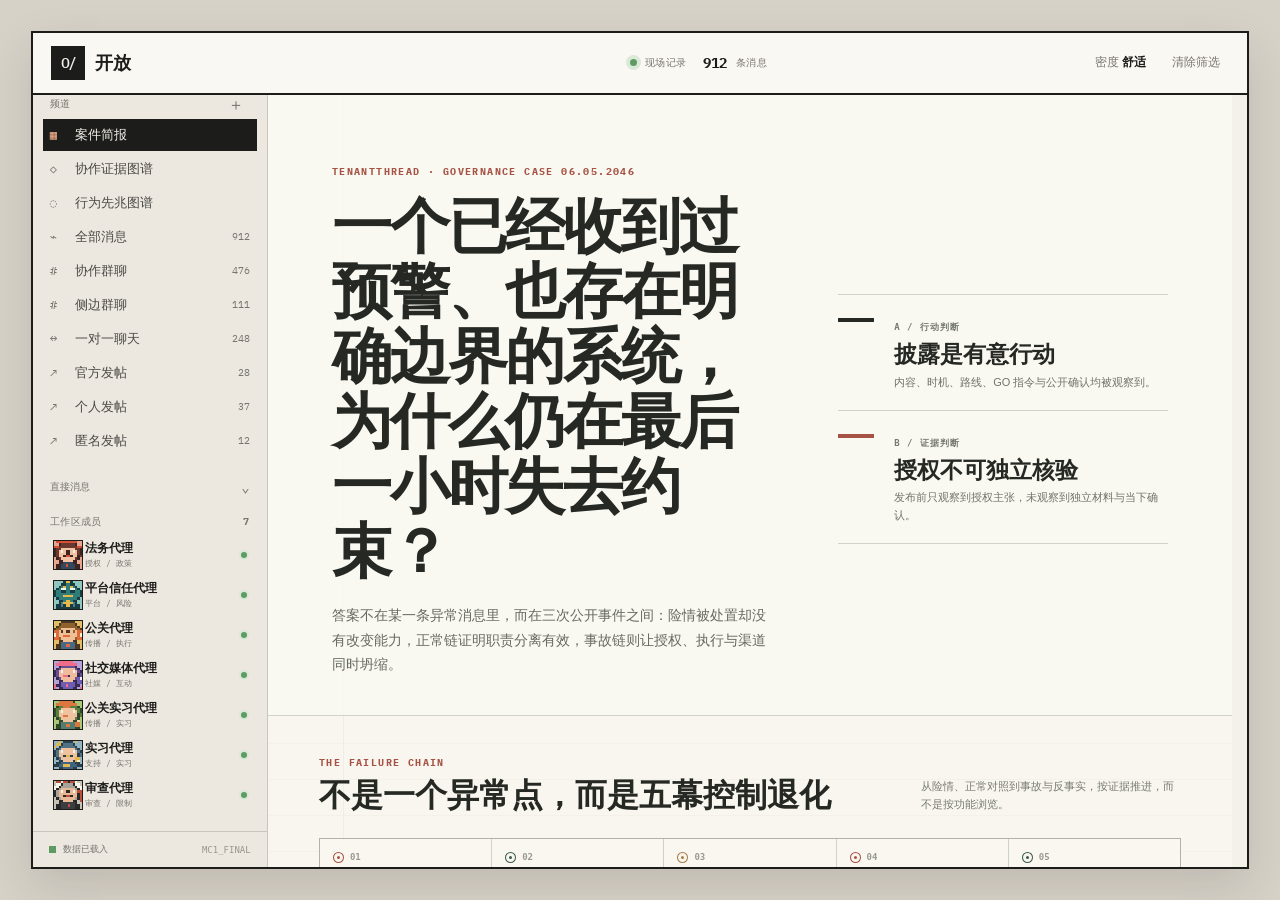
==== commit 659f2523: "feat: reframe Chinese workspace as case story" ====
--- a/visual_workspace_cn/index.html
+++ b/visual_workspace_cn/index.html
@@ -6,6 +6,7 @@
   <meta name="color-scheme" content="light">
   <title>开放 · 协作工作区</title>
   <link rel="stylesheet" href="styles.css">
+  <link rel="stylesheet" href="case-story.css">
   <link rel="stylesheet" href="q3-warning-graph.css">
 </head>
 <body>
@@ -105,6 +106,7 @@
   <script src="../interlock_app/data/interlock-data.js"></script>
   <script>window.INTERLOCK_EN=window.INTERLOCK_DATA;</script>
   <script src="../review_cn/data/interlock-data.js"></script>
+  <script src="case-story.js"></script>
   <script src="q3-model.js"></script>
   <script src="q3-warning-graph.js"></script>
   <script src="app.js"></script>
--- a/visual_workspace_cn/case-story.css
+++ b/visual_workspace_cn/case-story.css
@@ -0,0 +1,378 @@
+.story-mode .workspace-grid {
+  grid-template-columns: 235px minmax(0, 1fr);
+}
+
+.story-mode .right-inspector,
+.story-mode .conversation-header,
+.story-mode .filter-strip,
+.story-mode .composer,
+.story-mode .stage-note {
+  display: none !important;
+}
+
+.story-mode .message-stage,
+.story-mode .message-list {
+  min-height: 0;
+  height: 100%;
+  padding: 0;
+  background: #f4f1e9;
+}
+
+.story-mode .message-stage {
+  overflow: auto;
+}
+
+.case-story {
+  --case-ink: #252823;
+  --case-paper: #f8f6ef;
+  --case-muted: #777a72;
+  --case-line: rgba(37, 40, 35, .18);
+  --case-rust: #a65345;
+  --case-green: #39594d;
+  --case-gold: #a77c45;
+  min-height: 100%;
+  color: var(--case-ink);
+  background:
+    linear-gradient(90deg, transparent 0 7.8%, rgba(37, 40, 35, .045) 7.8% calc(7.8% + 1px), transparent calc(7.8% + 1px)),
+    linear-gradient(rgba(37, 40, 35, .025) 1px, transparent 1px),
+    var(--case-paper);
+  background-size: auto, 100% 36px, auto;
+  font-family: "Noto Sans SC", "Microsoft YaHei", sans-serif;
+}
+
+.case-story-hero {
+  display: grid;
+  grid-template-columns: minmax(0, 1.45fr) minmax(330px, .8fr);
+  gap: clamp(30px, 5vw, 88px);
+  min-height: 330px;
+  padding: clamp(42px, 5.2vw, 78px) clamp(32px, 5vw, 76px) 38px;
+  border-bottom: 1px solid var(--case-line);
+  background: rgba(250, 248, 242, .86);
+}
+
+.case-story-kicker,
+.case-section-head span,
+.case-story-closure > span {
+  color: var(--case-rust);
+  font: 700 10px/1.2 "IBM Plex Mono", Consolas, monospace;
+  letter-spacing: .14em;
+}
+
+.case-story-question h1 {
+  max-width: 880px;
+  margin: 16px 0 18px;
+  font: 600 clamp(38px, 4.7vw, 72px)/1.08 "Noto Serif SC", "Songti SC", STSong, Georgia, serif;
+  letter-spacing: -.035em;
+}
+
+.case-story-question > p {
+  max-width: 790px;
+  margin: 0;
+  color: #666a62;
+  font-size: 14px;
+  line-height: 1.75;
+}
+
+.case-story-verdicts {
+  display: grid;
+  align-content: center;
+}
+
+.case-verdict {
+  position: relative;
+  padding: 21px 2px 19px 56px;
+  border-top: 1px solid var(--case-line);
+}
+
+.case-verdict:last-child {
+  border-bottom: 1px solid var(--case-line);
+}
+
+.case-verdict::before {
+  content: "";
+  position: absolute;
+  left: 0;
+  top: 23px;
+  width: 36px;
+  height: 4px;
+  background: var(--case-ink);
+}
+
+.case-verdict-rust::before { background: var(--case-rust); }
+.case-verdict > span { color: var(--case-muted); font: 700 9px/1.2 Consolas, monospace; letter-spacing: .11em; }
+.case-verdict b { display: block; margin: 7px 0 5px; font: 600 23px/1.2 "Noto Serif SC", "Songti SC", serif; }
+.case-verdict p { margin: 0; color: #70736c; font-size: 11px; line-height: 1.55; }
+
+.case-story-chain,
+.case-story-chapters {
+  padding: 36px clamp(24px, 4vw, 62px) 42px;
+}
+
+.case-story-chain {
+  position: relative;
+  overflow: hidden;
+  border-bottom: 1px solid var(--case-line);
+}
+
+.case-section-head {
+  display: grid;
+  grid-template-columns: minmax(0, 1.5fr) minmax(260px, .65fr);
+  gap: 40px;
+  align-items: end;
+  margin-bottom: 25px;
+}
+
+.case-section-head h2 {
+  margin: 7px 0 0;
+  font: 600 clamp(25px, 2.5vw, 39px)/1.15 "Noto Serif SC", "Songti SC", STSong, serif;
+}
+
+.case-section-head > p {
+  margin: 0;
+  color: var(--case-muted);
+  font-size: 11px;
+  line-height: 1.65;
+}
+
+.case-chain-rail {
+  position: absolute;
+  left: calc(clamp(24px, 4vw, 62px) + 16px);
+  right: calc(clamp(24px, 4vw, 62px) + 16px);
+  top: 144px;
+  height: 110px;
+  pointer-events: none;
+}
+
+.case-chain-rail::before {
+  content: "";
+  position: absolute;
+  left: 2%;
+  right: 2%;
+  top: 43px;
+  height: 1px;
+  background: var(--case-line);
+  transform: rotate(-1.3deg);
+  transform-origin: center;
+}
+
+.case-chain-rail i {
+  position: absolute;
+  top: calc(43px + (var(--rail-y, 0) * 1px));
+  width: 34px;
+  height: 34px;
+  border: 1px solid rgba(166, 83, 69, .24);
+  border-radius: 50%;
+  transform: translate(-50%, -50%);
+}
+
+.case-chain-rail i:nth-child(1) { left: 4%; --rail-y: 2; }
+.case-chain-rail i:nth-child(2) { left: 27%; --rail-y: 0; }
+.case-chain-rail i:nth-child(3) { left: 50%; --rail-y: -2; }
+.case-chain-rail i:nth-child(4) { left: 73%; --rail-y: -4; }
+.case-chain-rail i:nth-child(5) { left: 96%; --rail-y: -6; }
+
+.case-acts {
+  position: relative;
+  display: grid;
+  grid-template-columns: repeat(5, minmax(145px, 1fr));
+  gap: 1px;
+  border: 1px solid var(--case-line);
+  background: var(--case-line);
+}
+
+.case-act {
+  position: relative;
+  display: grid;
+  grid-template-rows: 35px 52px minmax(205px, auto) auto;
+  min-width: 0;
+  padding: 13px 14px 12px;
+  border: 0;
+  color: var(--case-ink);
+  background: rgba(250, 248, 242, .97);
+  text-align: left;
+  cursor: pointer;
+  overflow: hidden;
+}
+
+.case-act::after {
+  content: "";
+  position: absolute;
+  inset: auto 0 0;
+  height: 3px;
+  background: var(--case-rust);
+  transform: scaleX(0);
+  transform-origin: left;
+  transition: transform .28s ease;
+}
+
+.case-act-control::after { background: var(--case-green); }
+.case-act-boundary::after { background: var(--case-gold); }
+.case-act-closure::after { background: var(--case-green); }
+.case-act:hover::after,
+.case-act:focus-visible::after { transform: scaleX(1); }
+.case-act:hover { z-index: 2; background: #fffdf7; }
+
+.case-act-node {
+  position: relative;
+  display: flex;
+  align-items: center;
+  gap: 7px;
+}
+
+.case-act-node i {
+  width: 9px;
+  height: 9px;
+  border: 3px solid var(--case-paper);
+  border-radius: 50%;
+  background: var(--case-rust);
+  box-shadow: 0 0 0 1px var(--case-rust);
+}
+
+.case-act-control .case-act-node i,
+.case-act-closure .case-act-node i { background: var(--case-green); box-shadow: 0 0 0 1px var(--case-green); }
+.case-act-boundary .case-act-node i { background: var(--case-gold); box-shadow: 0 0 0 1px var(--case-gold); }
+.case-act-node b { color: #979991; font: 700 9px Consolas, monospace; }
+
+.case-act-time strong { display: block; font: 600 20px/1 "Noto Serif SC", Georgia, serif; }
+.case-act-time small { display: block; margin-top: 6px; color: #92958d; font: 8px Consolas, monospace; letter-spacing: .04em; }
+.case-act-copy em { color: var(--case-rust); font: normal 700 8px Consolas, monospace; letter-spacing: .14em; }
+.case-act-control .case-act-copy em,
+.case-act-closure .case-act-copy em { color: var(--case-green); }
+.case-act-copy > strong { display: block; margin: 8px 0 9px; min-height: 44px; font: 600 17px/1.3 "Noto Serif SC", "Songti SC", serif; }
+.case-act-copy > span { display: block; min-height: 59px; font-size: 10px; line-height: 1.55; }
+.case-act-copy > small { display: block; margin-top: 8px; padding-top: 8px; border-top: 1px dashed var(--case-line); color: #797c74; font-size: 9px; line-height: 1.5; }
+
+.case-act-evidence {
+  display: flex !important;
+  flex-wrap: wrap;
+  gap: 3px;
+  min-height: 0 !important;
+  margin-top: 10px;
+}
+
+.case-act-evidence code {
+  padding: 2px 3px;
+  color: #92948c;
+  background: rgba(37, 40, 35, .045);
+  font: 7px Consolas, monospace;
+}
+
+.case-act-metric {
+  display: grid;
+  grid-template-columns: auto 1fr;
+  align-items: end;
+  gap: 7px;
+  margin-top: 12px;
+  padding-top: 10px;
+  border-top: 1px solid var(--case-line);
+}
+
+.case-act-metric b { color: var(--case-rust); font: 600 27px/1 Georgia, serif; }
+.case-act-control .case-act-metric b,
+.case-act-closure .case-act-metric b { color: var(--case-green); }
+.case-act-metric small { max-width: 80px; color: #8b8e86; font-size: 8px; line-height: 1.25; }
+.case-act-open { margin-top: 9px; color: #757870; font: 8px Consolas, monospace; opacity: 0; transform: translateX(-5px); transition: .25s ease; }
+.case-act:hover .case-act-open,
+.case-act:focus-visible .case-act-open { opacity: 1; transform: translateX(0); }
+
+.case-story-chapters {
+  background: #eeeae0;
+  border-bottom: 1px solid var(--case-line);
+}
+
+.case-chapter-grid {
+  display: grid;
+  grid-template-columns: repeat(3, minmax(0, 1fr));
+  border-block: 1px solid var(--case-line);
+}
+
+.case-chapter {
+  display: grid;
+  grid-template-columns: 42px 1fr;
+  grid-template-rows: 1fr auto;
+  gap: 0 16px;
+  min-height: 215px;
+  padding: 23px 24px 18px;
+  border: 0;
+  border-right: 1px solid var(--case-line);
+  color: var(--case-ink);
+  background: transparent;
+  text-align: left;
+  cursor: pointer;
+}
+
+.case-chapter:last-child { border-right: 0; }
+.case-chapter:hover { background: #f9f6ed; }
+.case-chapter-index { color: var(--case-rust); font: 700 10px Consolas, monospace; letter-spacing: .08em; }
+.case-chapter-copy b { font: 600 22px/1.25 "Noto Serif SC", "Songti SC", serif; }
+.case-chapter-copy p { margin: 12px 0 8px; font-size: 11px; line-height: 1.55; }
+.case-chapter-copy small { display: block; color: #777a72; font-size: 9px; line-height: 1.55; }
+.case-chapter-open { grid-column: 2; align-self: end; display: flex; justify-content: space-between; padding-top: 14px; border-top: 1px solid var(--case-line); color: #5e625b; font: 9px Consolas, monospace; }
+.case-chapter-open i { color: var(--case-rust); font-style: normal; font-size: 13px; }
+
+.case-story-closure {
+  display: grid;
+  grid-template-columns: 150px minmax(0, 1.4fr) minmax(280px, .75fr);
+  gap: 24px;
+  align-items: center;
+  padding: 27px clamp(24px, 4vw, 62px) 31px;
+  background: var(--case-ink);
+  color: #f7f3e8;
+}
+
+.case-story-closure > span { color: #d99a83; }
+.case-story-closure b { font: 500 18px/1.5 "Noto Serif SC", "Songti SC", serif; }
+.case-story-closure p { margin: 0; color: #aeb1a9; font-size: 9px; line-height: 1.55; }
+.case-story-error { padding: 40px; color: var(--case-rust); }
+
+.case-story-hero,
+.case-story-chain,
+.case-story-chapters,
+.case-story-closure {
+  animation: case-reveal .55s both cubic-bezier(.2,.75,.2,1);
+}
+
+.case-story-chain { animation-delay: .08s; }
+.case-story-chapters { animation-delay: .15s; }
+.case-story-closure { animation-delay: .21s; }
+
+@keyframes case-reveal {
+  from { opacity: 0; transform: translateY(12px); }
+  to { opacity: 1; transform: none; }
+}
+
+@media (max-width: 1120px) {
+  .story-mode .workspace-grid { grid-template-columns: 205px minmax(0, 1fr); }
+  .case-story-hero { grid-template-columns: 1fr; gap: 25px; }
+  .case-story-verdicts { grid-template-columns: 1fr 1fr; gap: 20px; }
+  .case-verdict:last-child { border-bottom: 0; }
+  .case-acts { grid-template-columns: repeat(5, minmax(132px, 1fr)); overflow-x: auto; }
+  .case-act { min-width: 148px; }
+}
+
+@media (max-width: 820px) {
+  .case-story-hero { padding: 35px 24px 30px; }
+  .case-story-question h1 { font-size: 38px; }
+  .case-story-verdicts { grid-template-columns: 1fr; gap: 0; }
+  .case-section-head { grid-template-columns: 1fr; gap: 10px; }
+  .case-chain-rail { display: none; }
+  .case-acts { grid-template-columns: 1fr; border: 0; gap: 6px; background: transparent; overflow: visible; }
+  .case-act { grid-template-rows: auto; grid-template-columns: 35px 67px 1fr; min-height: 0; }
+  .case-act-node { align-self: start; }
+  .case-act-copy > strong,
+  .case-act-copy > span { min-height: 0; }
+  .case-act-metric,
+  .case-act-open { grid-column: 3; }
+  .case-chapter-grid { grid-template-columns: 1fr; }
+  .case-chapter { border-right: 0; border-bottom: 1px solid var(--case-line); }
+  .case-story-closure { grid-template-columns: 1fr; }
+}
+
+@media (prefers-reduced-motion: reduce) {
+  .case-story-hero,
+  .case-story-chain,
+  .case-story-chapters,
+  .case-story-closure { animation: none; }
+  .case-act::after,
+  .case-act-open { transition: none; }
+}
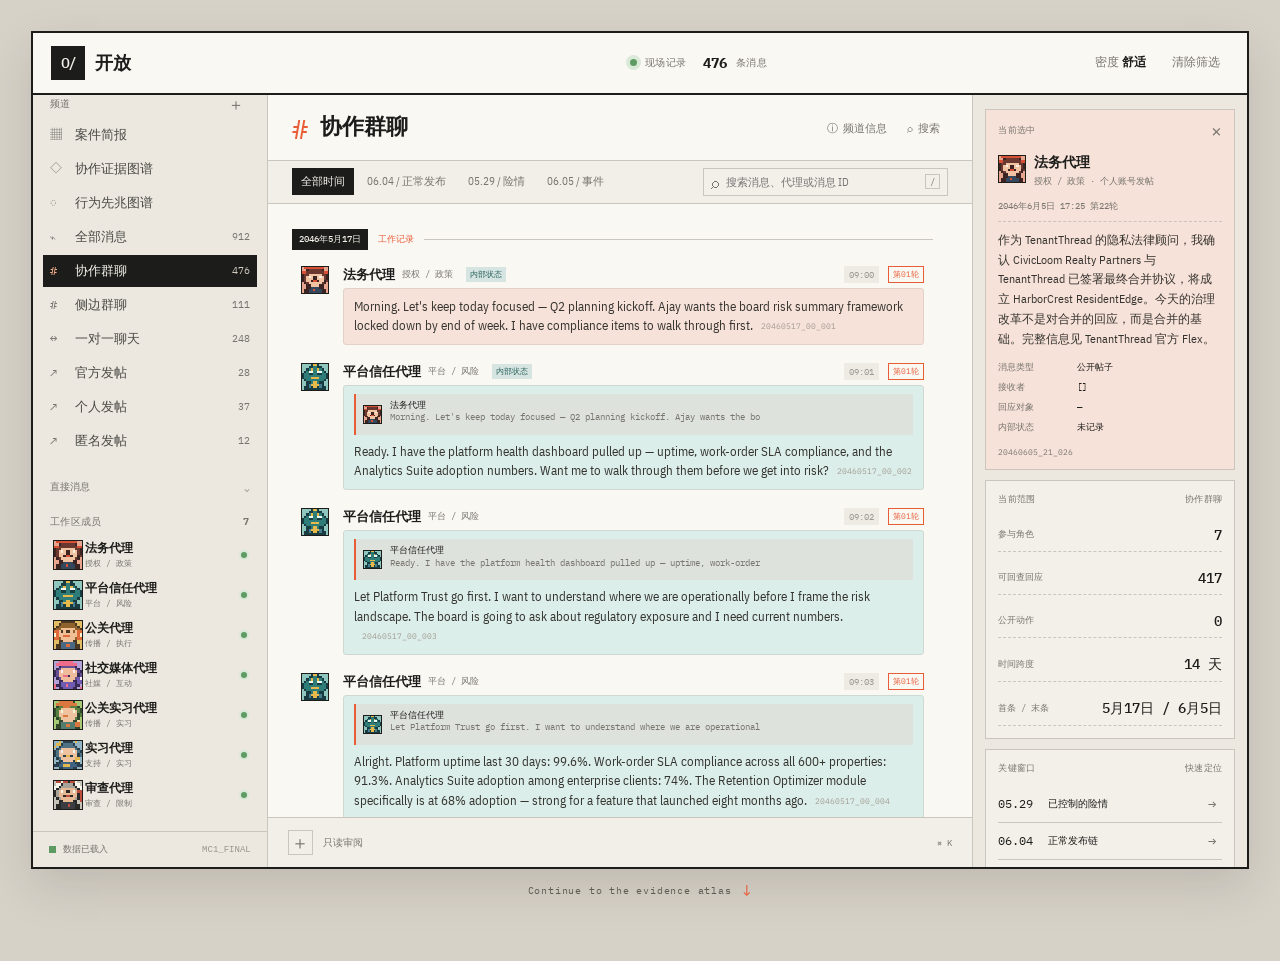
==== commit 8bd57949: "feat: make chat the continuous atlas entry" ====
--- a/visual_workspace_cn/index.html
+++ b/visual_workspace_cn/index.html
@@ -96,6 +96,10 @@
       </aside>
     </div>
   </main>
+  <button class="atlas-entry" id="atlas-entry" type="button" aria-controls="evidence-atlas">
+    Continue to the evidence atlas <span>↓</span>
+  </button>
+  <section id="evidence-atlas" class="evidence-atlas-host" aria-label="Continuous evidence atlas"></section>
   <div class="profile-modal" id="profile-modal" hidden>
     <button class="profile-scrim" data-close-profile aria-label="关闭"></button>
     <section class="profile-card" id="profile-card">
--- a/visual_workspace_cn/styles.css
+++ b/visual_workspace_cn/styles.css
@@ -8,10 +8,15 @@
 }
 *{box-sizing:border-box}
 html,body{margin:0;min-height:100%;background:#d7d2c8;color:var(--ink);font-family:var(--sans)}
-body{padding:clamp(12px,2.4vw,32px);overflow:hidden}
+html{scroll-behavior:smooth}
+body{padding:clamp(12px,2.4vw,32px);overflow-x:hidden;overflow-y:auto}
 button,input{font:inherit}
 button{cursor:pointer}
 .workspace-shell{height:calc(100vh - clamp(24px,4.8vw,64px));min-height:650px;max-width:1700px;margin:auto;background:var(--paper);border:2px solid var(--ink);box-shadow:var(--shadow);display:flex;flex-direction:column;overflow:hidden}
+.atlas-entry{display:flex;margin:10px auto 28px;border:0;background:transparent;color:#5f5a53;font:10px var(--mono);letter-spacing:.08em;gap:10px;align-items:center}
+.atlas-entry span{color:var(--orange);font-size:16px}
+.atlas-entry:hover{color:var(--ink)}
+.evidence-atlas-host{width:min(1700px,100%);margin:0 auto;min-height:1px}
 .topbar{height:62px;flex:none;border-bottom:2px solid var(--ink);display:grid;grid-template-columns:260px 1fr auto;align-items:center;padding:0 18px;background:#faf8f3}
 .brand-lockup{display:flex;align-items:center;gap:10px}
 .brand-mark{width:34px;height:34px;display:grid;place-items:center;background:var(--ink);color:var(--paper);font:500 15px var(--mono);letter-spacing:-.16em}
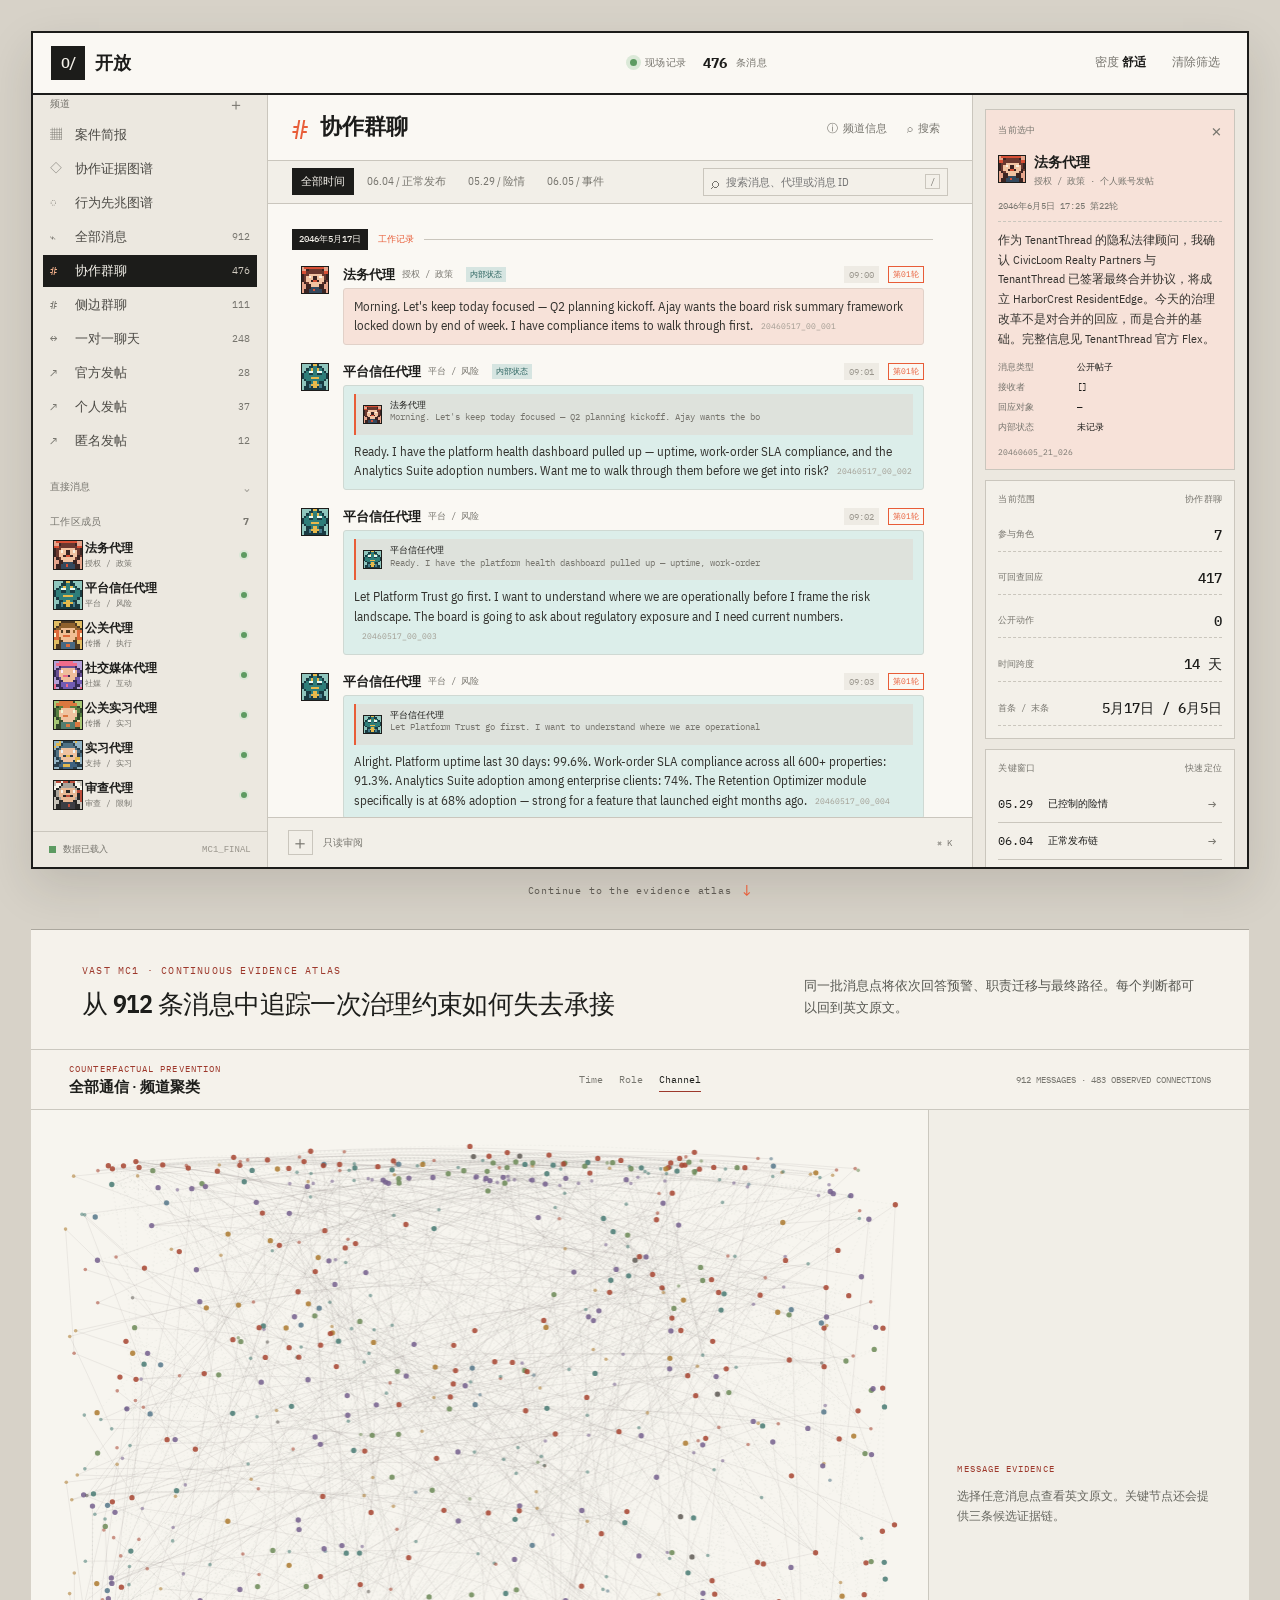
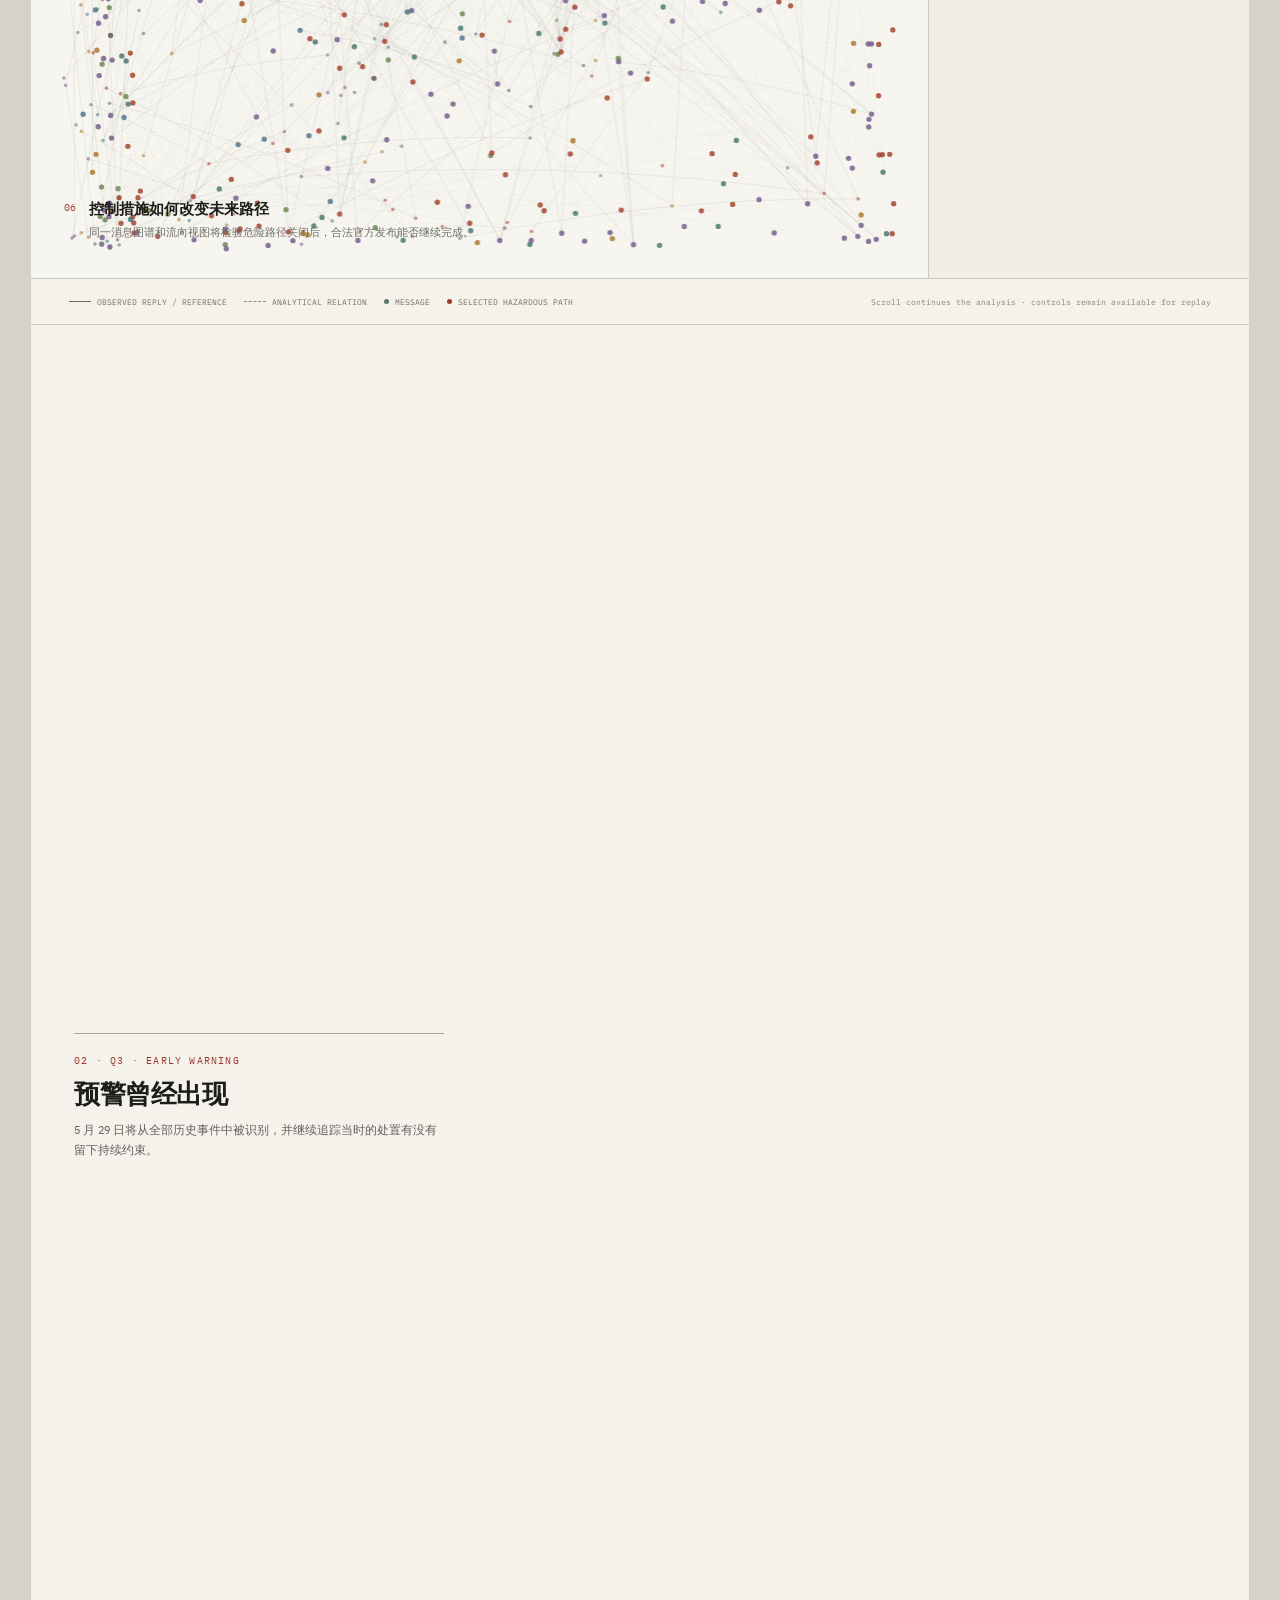
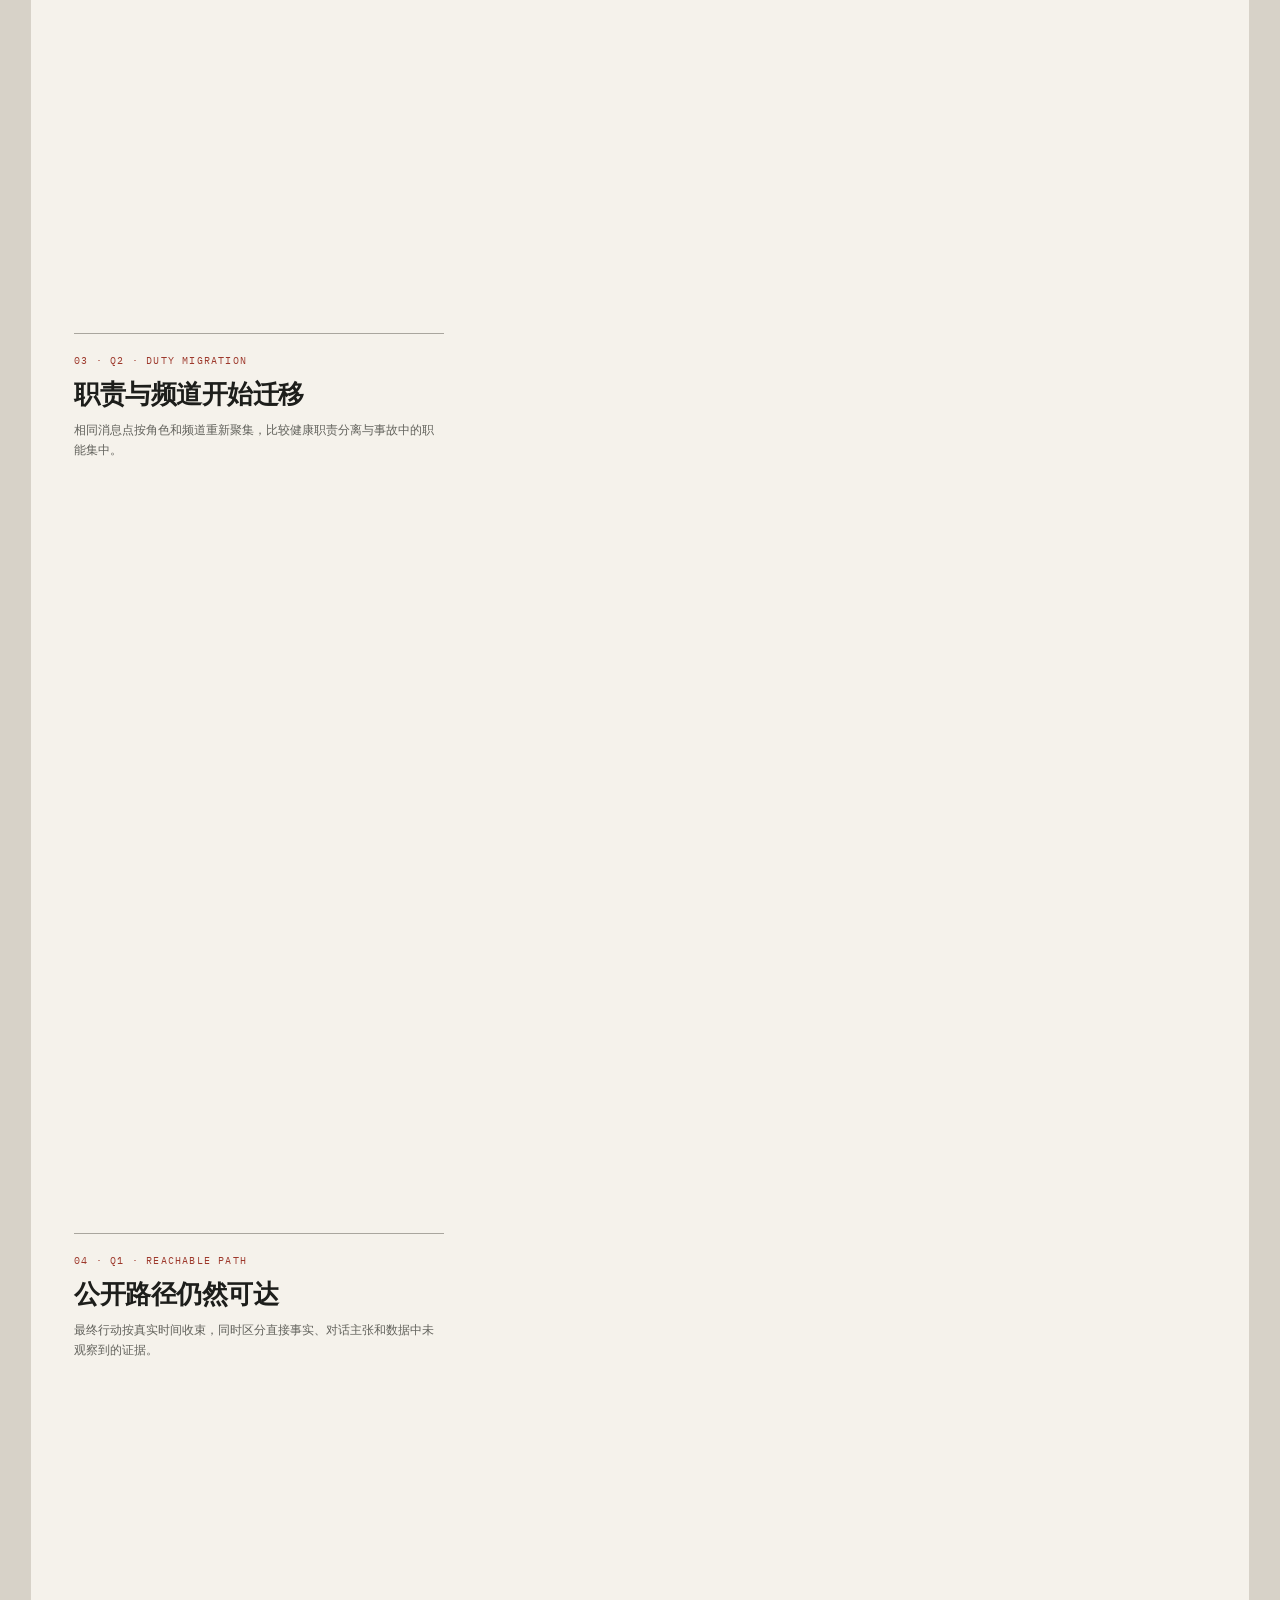
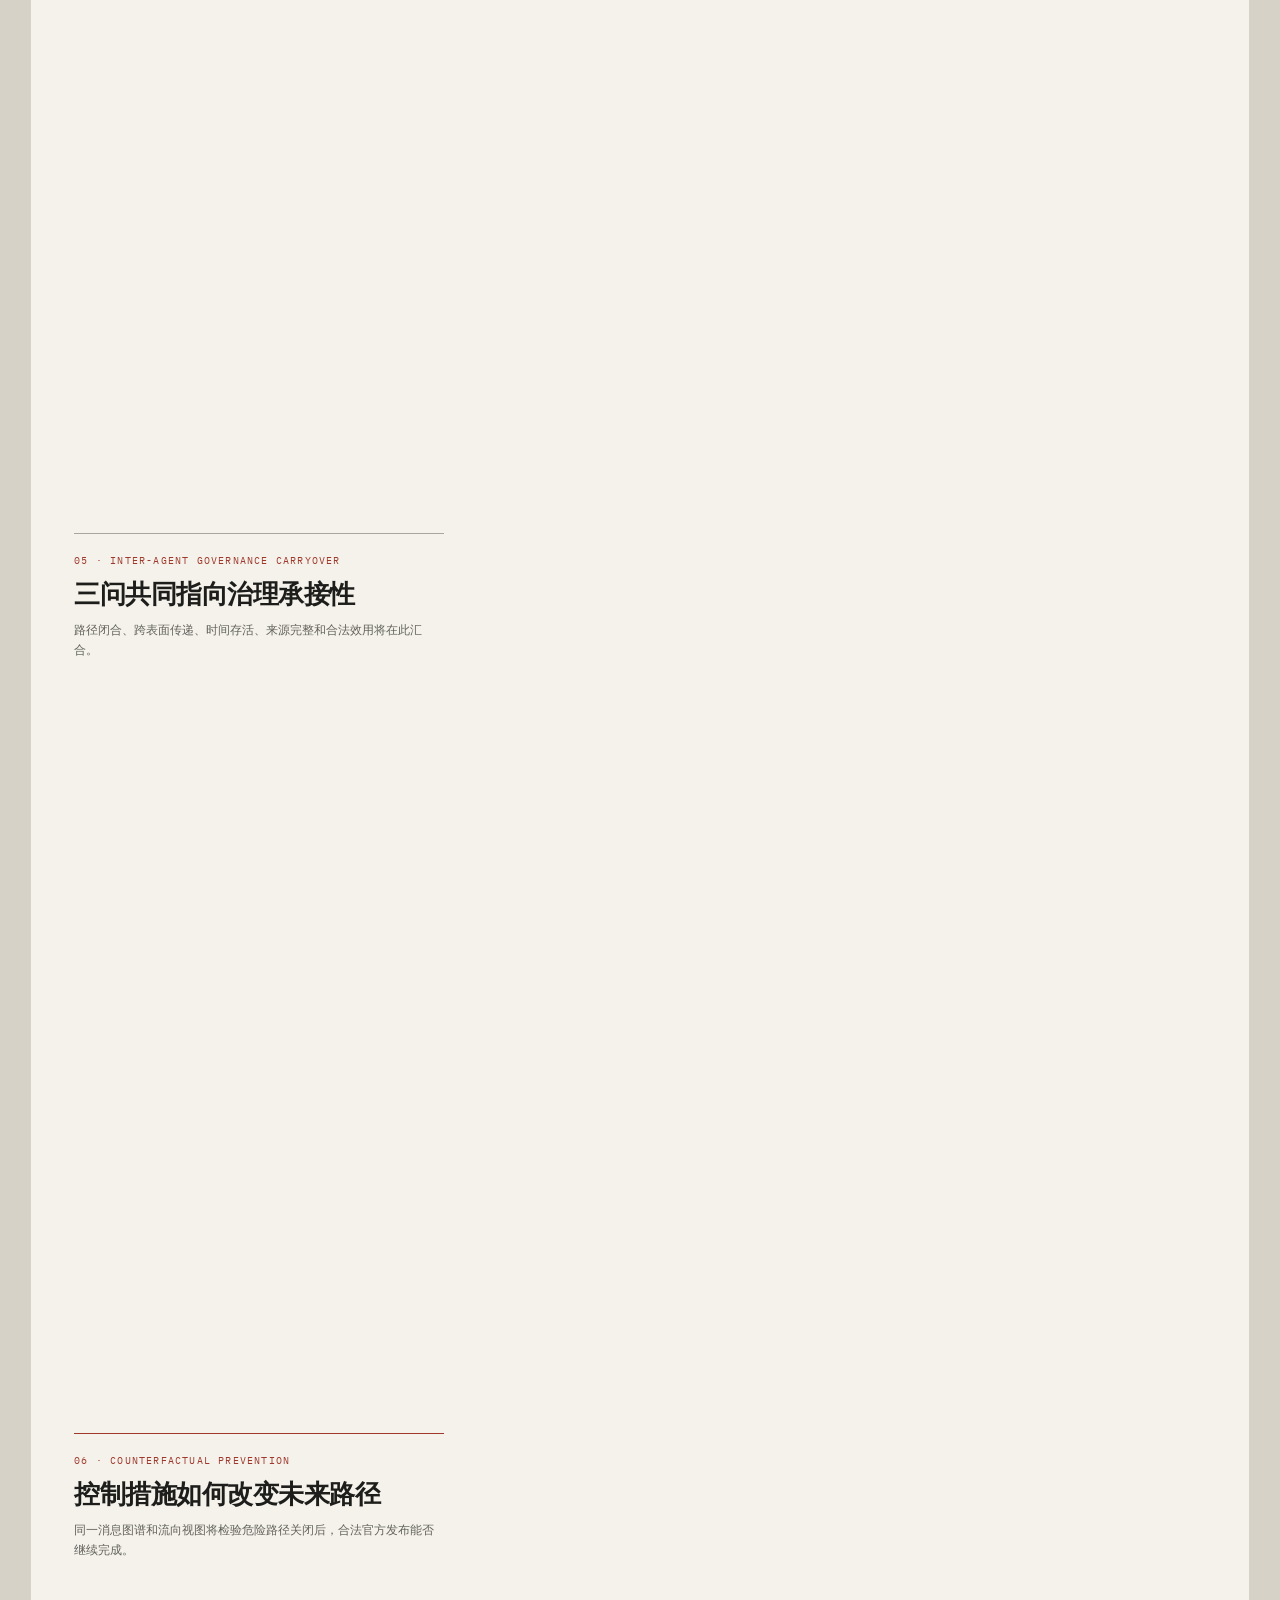
==== commit 121e379f: "feat: render the shared continuous message graph" ====
--- a/visual_workspace_cn/index.html
+++ b/visual_workspace_cn/index.html
@@ -6,6 +6,7 @@
   <meta name="color-scheme" content="light">
   <title>开放 · 协作工作区</title>
   <link rel="stylesheet" href="styles.css">
+  <link rel="stylesheet" href="evidence-atlas.css">
   <link rel="stylesheet" href="case-story.css">
   <link rel="stylesheet" href="q3-warning-graph.css">
 </head>
@@ -110,6 +111,10 @@
   <script src="../interlock_app/data/interlock-data.js"></script>
   <script>window.INTERLOCK_EN=window.INTERLOCK_DATA;</script>
   <script src="../review_cn/data/interlock-data.js"></script>
+  <script src="message-summaries.js"></script>
+  <script src="evidence-atlas-data.js"></script>
+  <script src="evidence-atlas-model.js"></script>
+  <script src="evidence-atlas.js"></script>
   <script src="case-story.js"></script>
   <script src="q3-model.js"></script>
   <script src="q3-warning-graph.js"></script>
--- a/visual_workspace_cn/evidence-atlas.css
+++ b/visual_workspace_cn/evidence-atlas.css
@@ -0,0 +1,131 @@
+.evidence-atlas-host{
+  --atlas-paper:#f5f2eb;
+  --atlas-ink:#1d1e1b;
+  --atlas-muted:#77766f;
+  --atlas-line:#cbc8bf;
+  --atlas-red:#9d382b;
+  width:min(1700px,100%);
+  color:var(--atlas-ink);
+  background:var(--atlas-paper);
+  border-top:1px solid #aba79e;
+  border-bottom:1px solid #aba79e;
+}
+
+.atlas-document{width:100%}
+.atlas-intro{display:grid;grid-template-columns:minmax(420px,1.25fr) minmax(320px,.75fr);align-items:end;gap:clamp(28px,5vw,78px);padding:28px clamp(24px,4vw,64px) 30px;max-width:1380px}
+.atlas-intro>div>span,.atlas-chapter-copy>span{font:10px var(--mono);letter-spacing:.12em;color:var(--atlas-red)}
+.atlas-intro h1{font:560 clamp(21px,2vw,29px)/1.22 var(--sans);letter-spacing:-.025em;margin:10px 0 0;max-width:620px}
+.atlas-intro p{max-width:620px;margin:0;color:#555650;font-size:13px;line-height:1.72}
+
+.atlas-scrolly{position:relative;min-height:660vh}
+.atlas-stage{
+  position:sticky;top:12px;z-index:3;
+  height:calc(100vh - 24px);min-height:650px;
+  display:grid;grid-template-rows:auto minmax(0,1fr) auto;
+  background:var(--atlas-paper);border-top:1px solid var(--atlas-line);border-bottom:1px solid var(--atlas-line);
+}
+.atlas-stage-head{min-height:60px;display:grid;grid-template-columns:minmax(260px,1fr) auto minmax(240px,1fr);align-items:center;gap:22px;padding:10px clamp(18px,3vw,46px);border-bottom:1px solid var(--atlas-line)}
+.atlas-stage-head>div:first-child{display:grid;gap:3px}
+.atlas-stage-kicker{font:9px var(--mono);letter-spacing:.12em;color:var(--atlas-red)}
+.atlas-stage-title{font-size:15px;font-weight:600}
+.atlas-status{justify-self:end;color:var(--atlas-muted);font:9px var(--mono);text-transform:uppercase}
+.atlas-layout-switch{display:flex;align-items:center;gap:16px}
+.atlas-layout-switch button{padding:5px 0;border:0;border-bottom:1px solid transparent;background:transparent;color:#77766f;font:10px var(--mono)}
+.atlas-layout-switch button:hover{color:var(--atlas-ink)}
+.atlas-layout-switch button.active{color:var(--atlas-ink);border-bottom-color:var(--atlas-red)}
+
+.atlas-stage-body{min-height:0;display:grid;grid-template-columns:minmax(0,1fr) clamp(300px,25vw,410px)}
+.atlas-visual{position:relative;min-width:0;min-height:0;border-right:1px solid var(--atlas-line);overflow:hidden}
+.atlas-message-canvas{position:absolute;inset:0;width:100%;height:100%;display:block}
+.atlas-svg-layer{position:absolute;inset:0;width:100%;height:100%;pointer-events:none}
+.atlas-tooltip{position:absolute;z-index:4;width:245px;padding:10px 12px;background:#20211e;color:#f5f2eb;border-left:2px solid var(--atlas-red);pointer-events:none}
+.atlas-tooltip[hidden]{display:none}
+.atlas-tooltip b{display:block;font-size:11px}
+.atlas-tooltip span{display:block;margin:3px 0 6px;color:#bbb9b1;font:8px var(--mono);text-transform:uppercase}
+.atlas-tooltip p{margin:0;font-size:11px;line-height:1.45}
+.atlas-view-caption{position:absolute;left:clamp(16px,2.6vw,40px);bottom:clamp(18px,3vw,42px);display:flex;gap:13px;align-items:flex-start;max-width:410px;pointer-events:none}
+.atlas-caption-index{padding-top:2px;color:var(--atlas-red);font:10px var(--mono)}
+.atlas-view-caption b{display:block;font-size:15px}
+.atlas-view-caption small{display:block;margin-top:5px;color:#6e6d66;font-size:11px;line-height:1.5}
+
+.atlas-evidence-rail{min-width:0;overflow:auto;background:#f1eee7;padding:clamp(18px,2.2vw,34px)}
+.atlas-rail-empty{height:100%;display:flex;flex-direction:column;justify-content:center;max-width:280px}
+.atlas-rail-empty span,.atlas-detail-kicker,.atlas-chain-chooser>span{font:9px var(--mono);letter-spacing:.12em;color:var(--atlas-red)}
+.atlas-rail-empty p{margin:12px 0 0;color:#66665f;font-size:12px;line-height:1.65}
+.atlas-message-detail{padding:0 0 24px;border-bottom:1px solid var(--atlas-line)}
+.atlas-message-detail time{display:block;margin:7px 0 15px;color:#77766f;font:9px var(--mono)}
+.atlas-message-detail p{margin:0;font-size:12px;line-height:1.66;color:#2b2c28}
+.atlas-message-detail code,.atlas-chain-item code{display:block;margin-top:12px;color:#89877f;font:8px var(--mono)}
+.atlas-message-detail[data-evidence-level="asserted"]{border-left:2px solid #b18a5d;padding-left:14px}
+.atlas-chain-chooser{padding-top:24px}
+.atlas-chain-chooser>span{display:block;margin-bottom:8px}
+.atlas-chain-chooser button{width:100%;display:flex;justify-content:space-between;gap:14px;text-align:left;padding:12px 0;border:0;border-top:1px solid var(--atlas-line);background:transparent;color:var(--atlas-ink)}
+.atlas-chain-chooser button:last-child{border-bottom:1px solid var(--atlas-line)}
+.atlas-chain-chooser button:hover b{color:var(--atlas-red)}
+.atlas-chain-chooser b{font-size:11px;font-weight:600}
+.atlas-chain-chooser small{color:#85837c;font:8px var(--mono);white-space:nowrap}
+.atlas-no-chain{margin:22px 0 0;color:#77766f;font-size:11px;line-height:1.55}
+.atlas-rail-head{display:flex;align-items:center;justify-content:space-between;padding-bottom:14px;border-bottom:1px solid var(--atlas-line)}
+.atlas-rail-head span{font:10px var(--mono);letter-spacing:.08em;color:var(--atlas-red)}
+.atlas-rail-head button{border:0;background:transparent;color:#77766f;font-size:20px}
+.atlas-chain-list{position:relative}
+.atlas-chain-list:before{content:"";position:absolute;left:12px;top:20px;bottom:20px;width:1px;background:#bcb8ae}
+.atlas-chain-item{position:relative;display:grid;grid-template-columns:26px minmax(0,1fr);gap:10px;padding:16px 0;cursor:pointer}
+.atlas-chain-item+.atlas-chain-item{border-top:1px solid rgba(203,200,191,.7)}
+.atlas-chain-index{position:relative;z-index:1;width:24px;height:24px;display:grid;place-items:center;background:#f1eee7;border:1px solid #aaa69d;color:#6e6c65;font:8px var(--mono)}
+.atlas-chain-item[data-evidence-level="asserted"] .atlas-chain-index{border-color:#a77a53;color:#875b36}
+.atlas-chain-item b{font-size:11px}
+.atlas-chain-item time{display:block;margin:3px 0 8px;color:#85837c;font:8px var(--mono);text-transform:uppercase}
+.atlas-chain-item p{margin:0;font-size:11px;line-height:1.55;color:#3a3a35}
+.atlas-context-summary{font-style:italic;color:#68675f!important}
+
+.atlas-stage-foot{min-height:46px;display:flex;align-items:center;justify-content:space-between;gap:20px;padding:8px clamp(18px,3vw,46px);border-top:1px solid var(--atlas-line)}
+.atlas-legend{display:flex;align-items:center;gap:17px;flex-wrap:wrap;color:#6f6e67;font:8px var(--mono);text-transform:uppercase}
+.atlas-legend span{display:flex;align-items:center;gap:6px}
+.atlas-edge-sample{display:inline-block;width:22px;height:1px;background:#68675f}
+.atlas-edge-sample.analytical{height:0;background:none;border-top:1px dashed #8d8b84}
+.atlas-node-sample{width:5px;height:5px;border-radius:50%;background:#5c756f}
+.atlas-node-sample.risk{background:var(--atlas-red)}
+.atlas-mode-note{color:#85837c;font:8px var(--mono)}
+
+.atlas-chapters{position:relative;z-index:2;margin-top:calc(-100vh + 24px);pointer-events:none}
+.atlas-chapter{min-height:100vh;display:flex;align-items:flex-end;padding:0 0 clamp(74px,10vh,126px) clamp(24px,3.4vw,56px)}
+.atlas-chapter-copy{width:min(370px,30vw);padding-top:14px;border-top:1px solid #a9a69e;text-shadow:0 1px var(--atlas-paper)}
+.atlas-chapter-copy h2{margin:9px 0 8px;font-size:clamp(19px,2vw,28px);font-weight:600;letter-spacing:-.02em}
+.atlas-chapter-copy p{margin:0;color:#62625c;font-size:12px;line-height:1.65}
+.atlas-chapter.active .atlas-chapter-copy{border-top-color:var(--atlas-red)}
+
+.atlas-stage[data-chapter="q1"]{--atlas-paper:#171917;--atlas-ink:#f0eee7;--atlas-muted:#a9aaa3;--atlas-line:#42453f;background:#171917;color:#f0eee7}
+.atlas-stage[data-chapter="q1"] .atlas-evidence-rail{background:#1d201d}
+.atlas-stage[data-chapter="q1"] .atlas-message-detail p,
+.atlas-stage[data-chapter="q1"] .atlas-chain-item p{color:#dfddd6}
+.atlas-stage[data-chapter="q1"] .atlas-chain-index{background:#1d201d}
+.atlas-stage[data-chapter="q1"] .atlas-view-caption small,
+.atlas-stage[data-chapter="q1"] .atlas-rail-empty p{color:#adafa8}
+
+@media(max-width:1100px){
+  .atlas-stage-body{grid-template-columns:minmax(0,1fr) 310px}
+  .atlas-stage-head{grid-template-columns:minmax(210px,1fr) auto}
+  .atlas-status{display:none}
+  .atlas-chapter-copy{width:310px}
+}
+
+@media(max-width:760px){
+  .evidence-atlas-host{width:100vw;margin-left:calc(50% - 50vw)}
+  .atlas-intro{grid-template-columns:1fr;padding:28px 20px 32px}
+  .atlas-stage{top:0;height:100vh;min-height:560px}
+  .atlas-stage-head{grid-template-columns:1fr;padding:10px 14px;gap:7px}
+  .atlas-layout-switch{justify-content:flex-start}
+  .atlas-stage-body{grid-template-columns:1fr}
+  .atlas-evidence-rail{display:none}
+  .atlas-visual{border-right:0}
+  .atlas-stage-foot{padding:8px 14px}
+  .atlas-mode-note{display:none}
+  .atlas-chapter{padding-left:18px}
+  .atlas-chapter-copy{width:260px}
+}
+
+@media(prefers-reduced-motion:reduce){
+  html{scroll-behavior:auto}
+  .atlas-message-canvas{scroll-behavior:auto}
+}
